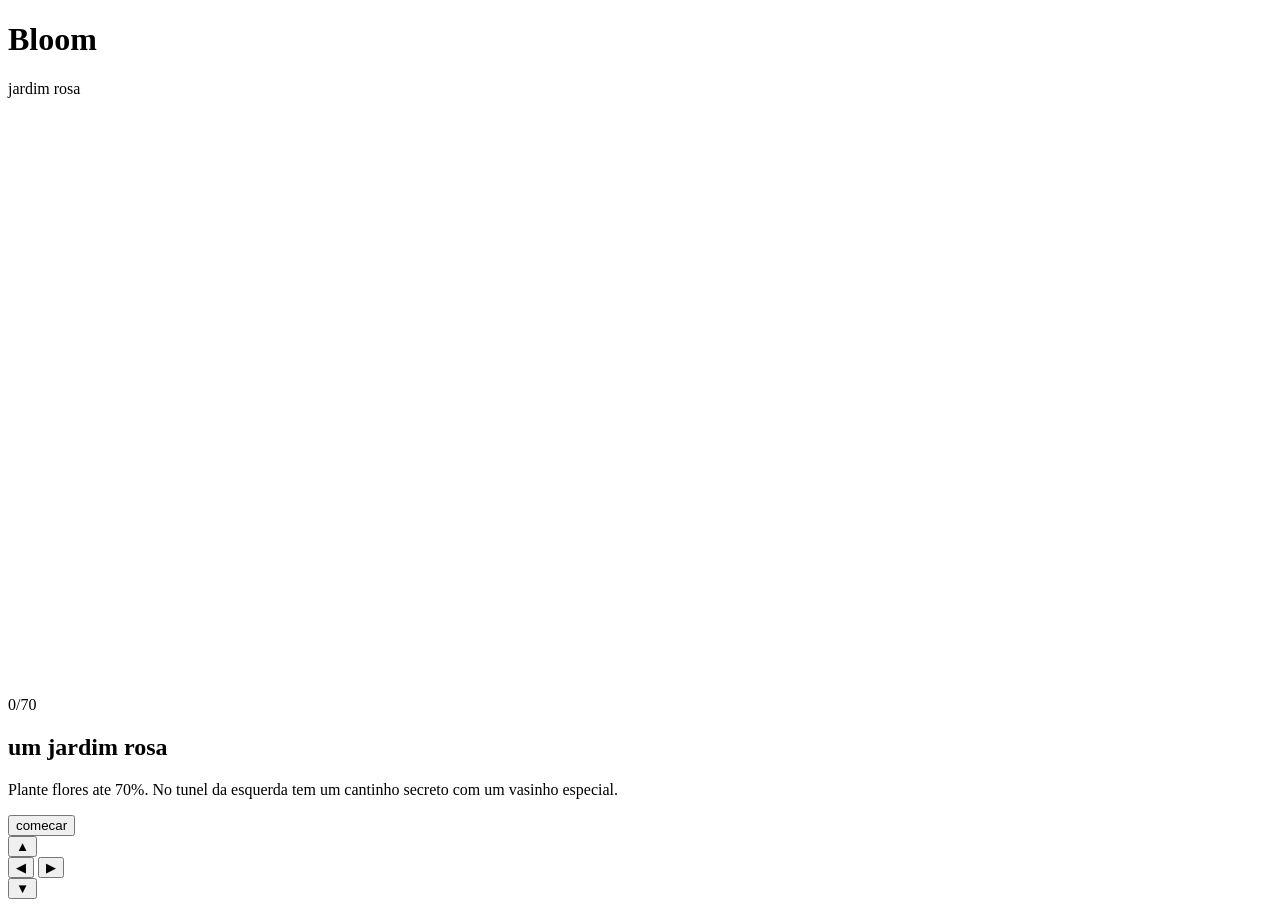
==== index.html @ e2b7c20c "Add files via upload" ====
<!DOCTYPE html>
<html lang="pt-BR">
<head>
  <meta charset="UTF-8" />
  <meta http-equiv="Content-Type" content="text/html; charset=UTF-8" />
  <meta name="viewport" content="width=device-width, initial-scale=1, maximum-scale=1, user-scalable=no, viewport-fit=cover" />
  <title>Bloom Maze</title>
  <link rel="preconnect" href="https://fonts.googleapis.com" />
  <link rel="preconnect" href="https://fonts.gstatic.com" crossorigin />
  <link href="https://fonts.googleapis.com/css2?family=Fraunces:opsz,wght@9..144,500;9..144,600&family=Outfit:wght@300;400;500&display=swap" rel="stylesheet" />
  <link rel="stylesheet" href="style.css" />
</head>
<body>
  <div class="app">
    <header class="top">
      <h1 class="brand">Bloom</h1>
      <p class="tagline" id="zone-label">jardim rosa</p>
    </header>

    <main class="stage">
      <canvas id="board" width="510" height="578" aria-label="Labirinto"></canvas>
      <div class="meter" aria-live="polite">
        <div class="meter-fill" id="meter"></div>
        <span id="pct">0/70</span>
      </div>

      <div id="overlay" class="overlay">
        <div class="card">
          <h2 id="overlay-title">um jardim rosa</h2>
          <p id="overlay-text">Plante flores ate 70%. No tunel da esquerda tem um cantinho secreto com um vasinho especial.</p>
          <button type="button" id="start-btn">comecar</button>
        </div>
      </div>
    </main>

    <nav class="pad" aria-label="Controles">
      <button type="button" data-dir="up" aria-label="Cima">&#9650;</button>
      <div class="pad-mid">
        <button type="button" data-dir="left" aria-label="Esquerda">&#9664;</button>
        <button type="button" data-dir="right" aria-label="Direita">&#9654;</button>
      </div>
      <button type="button" data-dir="down" aria-label="Baixo">&#9660;</button>
    </nav>
  </div>
  <script src="game.js"></script>
</body>
</html>
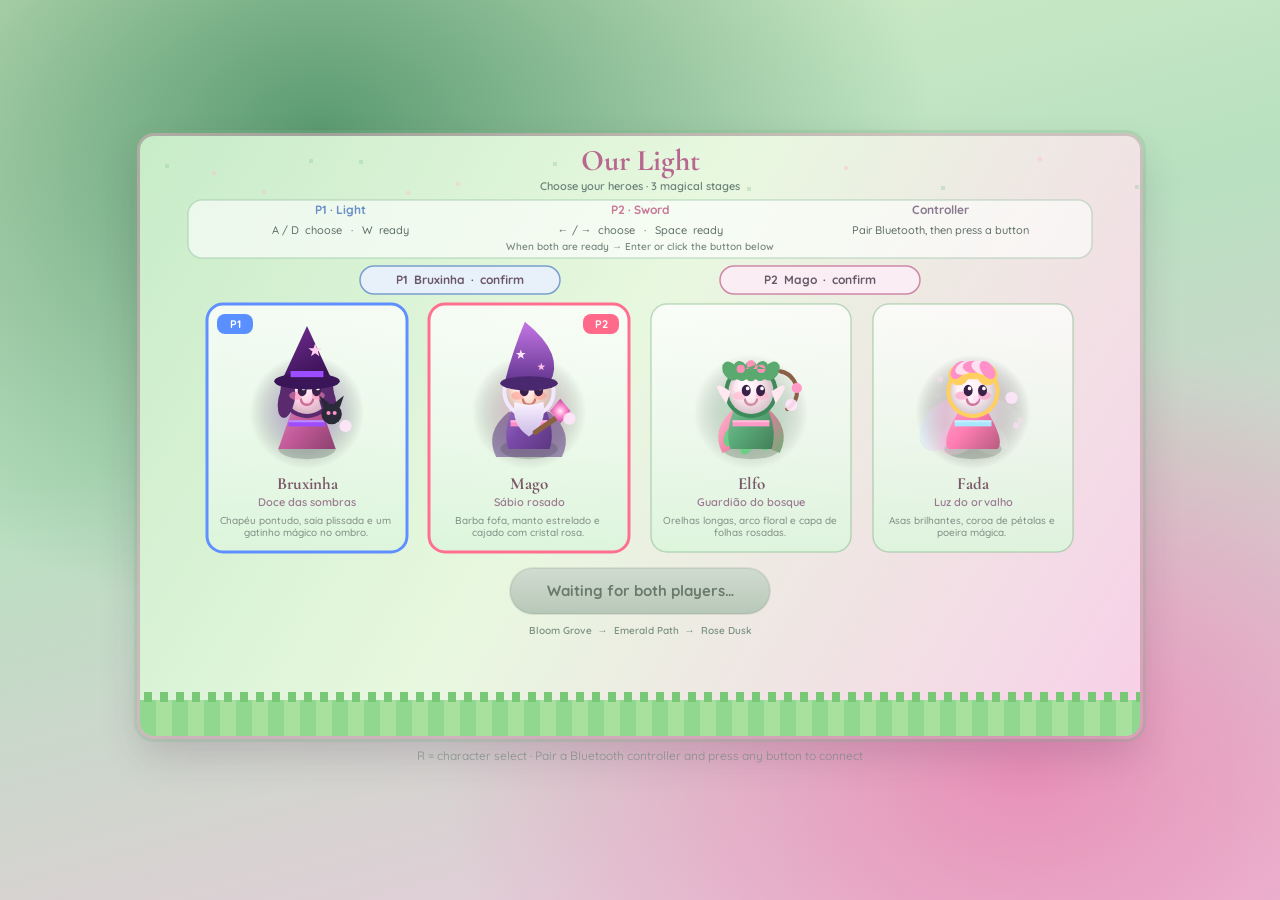
==== commit b0705f06: "Add files via upload" ====
--- a/index.html
+++ b/index.html
@@ -1,47 +1,2063 @@
 <!DOCTYPE html>
-<html lang="pt-BR">
+<html lang="en">
 <head>
   <meta charset="UTF-8" />
-  <meta http-equiv="Content-Type" content="text/html; charset=UTF-8" />
-  <meta name="viewport" content="width=device-width, initial-scale=1, maximum-scale=1, user-scalable=no, viewport-fit=cover" />
-  <title>Bloom Maze</title>
+  <meta name="viewport" content="width=device-width, initial-scale=1.0" />
+  <title>Our Light — Local Co-op</title>
   <link rel="preconnect" href="https://fonts.googleapis.com" />
   <link rel="preconnect" href="https://fonts.gstatic.com" crossorigin />
-  <link href="https://fonts.googleapis.com/css2?family=Fraunces:opsz,wght@9..144,500;9..144,600&family=Outfit:wght@300;400;500&display=swap" rel="stylesheet" />
-  <link rel="stylesheet" href="style.css" />
+  <link href="https://fonts.googleapis.com/css2?family=Quicksand:wght@400;600;700&family=Cormorant+Garamond:wght@600;700&display=swap" rel="stylesheet" />
+  <style>
+    * { margin: 0; padding: 0; box-sizing: border-box; }
+
+    body {
+      min-height: 100vh;
+      display: flex;
+      flex-direction: column;
+      align-items: center;
+      justify-content: center;
+      gap: 12px;
+      background:
+        radial-gradient(ellipse at 25% 15%, #5a9a70 0%, transparent 45%),
+        radial-gradient(ellipse at 80% 85%, #e890b8 0%, transparent 40%),
+        linear-gradient(165deg, #d8f0c8 0%, #b8e0c0 40%, #f0c8e0 100%);
+      font-family: "Quicksand", system-ui, sans-serif;
+      color: #4a3860;
+    }
+
+    h1 { display: none; }
+
+    .hint {
+      font-size: 0.75rem;
+      text-align: center;
+      max-width: 640px;
+      line-height: 1.4;
+      color: #7a8a82;
+      opacity: 0.85;
+      order: 2;
+    }
+
+    canvas {
+      display: block;
+      border-radius: 14px;
+      image-rendering: auto;
+      order: 1;
+      box-shadow:
+        0 0 0 3px rgba(255, 170, 210, 0.4),
+        0 0 0 6px rgba(120, 180, 130, 0.25),
+        0 18px 40px rgba(80, 40, 80, 0.2);
+    }
+  </style>
 </head>
 <body>
-  <div class="app">
-    <header class="top">
-      <h1 class="brand">Bloom</h1>
-      <p class="tagline" id="zone-label">jardim rosa</p>
-    </header>
-
-    <main class="stage">
-      <canvas id="board" width="510" height="578" aria-label="Labirinto"></canvas>
-      <div class="meter" aria-live="polite">
-        <div class="meter-fill" id="meter"></div>
-        <span id="pct">0/70</span>
-      </div>
-
-      <div id="overlay" class="overlay">
-        <div class="card">
-          <h2 id="overlay-title">um jardim rosa</h2>
-          <p id="overlay-text">Plante flores ate 70%. No tunel da esquerda tem um cantinho secreto com um vasinho especial.</p>
-          <button type="button" id="start-btn">comecar</button>
-        </div>
-      </div>
-    </main>
-
-    <nav class="pad" aria-label="Controles">
-      <button type="button" data-dir="up" aria-label="Cima">&#9650;</button>
-      <div class="pad-mid">
-        <button type="button" data-dir="left" aria-label="Esquerda">&#9664;</button>
-        <button type="button" data-dir="right" aria-label="Direita">&#9654;</button>
-      </div>
-      <button type="button" data-dir="down" aria-label="Baixo">&#9660;</button>
-    </nav>
-  </div>
-  <script src="game.js"></script>
+  <canvas id="game" width="1000" height="600" aria-label="Our Light"></canvas>
+  <p class="hint">R = character select · Pair a Bluetooth controller and press any button to connect</p>
+
+  <script>
+    /**
+     * ═══════════════════════════════════════════════════════════════════════
+     *  OUR LIGHT — soft-pixel co-op (split-screen)
+     *  3 stages · Gamepad/Bluetooth · pink + green forest life
+     * ═══════════════════════════════════════════════════════════════════════
+     */
+
+    const CANVAS_W = 1000;
+    const CANVAS_H = 600;
+    const VIEW_W = 500;
+    const VIEW_H = 600;
+    const PLAYER_RADIUS = 16;
+    const ENEMY_RADIUS = 15;
+    const LIGHT_RANGE = 230;
+    const LIGHT_FOV = Math.PI / 2.6;
+    const SWORD_RANGE = 52;
+    const SWORD_DURATION = 0.2;
+    const SHARED_MAX_HP = 100;
+    const ENEMY_DAMAGE = 10;
+    const ENEMY_TOUCH_COOLDOWN = 0.85;
+    const DEADZONE = 0.28;
+
+    // ── 3 stages (same maze layout, different living palette) ───────────────
+    const STAGES = [
+      {
+        id: 1,
+        name: "Bloom Grove",
+        subtitle: "Petals & spring moss",
+        floor: ["#c8ecc0", "#b4e0a8", "#9ed090"],
+        grass: ["#7ecf78", "#68b868", "#a8e890"],
+        wallLit: ["#8fd48a", "#6ebe68", "#52a850"],
+        wallDim: ["#6aaa78", "#589868", "#487858"],
+        trunk: ["#a87858", "#8a6048", "#6e4a38"],
+        canopy: ["#6ecf80", "#90e0a0", "#ffb0d0", "#ffe0f0"],
+        flowers: ["#ff90c0", "#ffb8d8", "#fff0a0", "#90e8b0", "#e8a0ff"],
+        mist: "rgba(180, 230, 170, 0.35)",
+        fog: "#2a4838",
+        ambient: "#e8f8e0",
+        particle: "rgba(255, 200, 230, 0.7)",
+      },
+      {
+        id: 2,
+        name: "Emerald Path",
+        subtitle: "Deep green heart of the woods",
+        floor: ["#98d888", "#7ec878", "#68b868"],
+        grass: ["#50b060", "#3a9850", "#78d070"],
+        wallLit: ["#58b868", "#40a058", "#2e8848"],
+        wallDim: ["#3a8060", "#307050", "#285848"],
+        trunk: ["#785840", "#5e4430", "#4a3428"],
+        canopy: ["#40a858", "#58c070", "#88e098", "#c0f0c8"],
+        flowers: ["#ffe080", "#ff90b0", "#a0ffc0", "#90d0ff", "#ffc090"],
+        mist: "rgba(120, 200, 140, 0.4)",
+        fog: "#1e4030",
+        ambient: "#d0f0c8",
+        particle: "rgba(180, 255, 200, 0.65)",
+      },
+      {
+        id: 3,
+        name: "Rose Dusk",
+        subtitle: "Sunset meadow, soft pink light",
+        floor: ["#e8d0b8", "#d8e8b0", "#c8d898"],
+        grass: ["#a8c870", "#90b860", "#e8a0b8"],
+        wallLit: ["#d898b0", "#b88098", "#88b878"],
+        wallDim: ["#887868", "#6e6858", "#586850"],
+        trunk: ["#906050", "#784838", "#603828"],
+        canopy: ["#e890b8", "#f0b0d0", "#70c080", "#ffe8c0"],
+        flowers: ["#ff70b0", "#ffd0e8", "#ffe8a0", "#c090ff", "#90e8c0"],
+        mist: "rgba(255, 180, 210, 0.4)",
+        fog: "#403040",
+        ambient: "#f8e8f0",
+        particle: "rgba(255, 160, 200, 0.75)",
+      },
+    ];
+
+    const CHARACTERS = {
+      bruxinha: {
+        id: "bruxinha", name: "Bruxinha", title: "Doce das sombras",
+        blurb: "Chapéu pontudo, saia plissada e um gatinho mágico no ombro.",
+        skin: "#ffd4e8", blush: "#ff8ab8", hair: "#5a2a6e",
+        outfit: "#c45a9a", accent: "#9b4dff", glow: "rgba(180, 100, 255, 0.55)",
+      },
+      mago: {
+        id: "mago", name: "Mago", title: "Sábio rosado",
+        blurb: "Barba fofa, manto estrelado e cajado com cristal rosa.",
+        skin: "#ffe0d4", blush: "#ff9a8a", hair: "#f0e8ff",
+        outfit: "#7a4aaa", accent: "#ff8ec8", glow: "rgba(255, 140, 200, 0.5)",
+      },
+      elfo: {
+        id: "elfo", name: "Elfo", title: "Guardião do bosque",
+        blurb: "Orelhas longas, arco floral e capa de folhas rosadas.",
+        skin: "#ffe8f0", blush: "#ffb0c8", hair: "#3d8a5a",
+        outfit: "#5aaa78", accent: "#ff9ac8", glow: "rgba(120, 220, 160, 0.45)",
+      },
+      fada: {
+        id: "fada", name: "Fada", title: "Luz do orvalho",
+        blurb: "Asas brilhantes, coroa de pétalas e poeira mágica.",
+        skin: "#fff0f8", blush: "#ff90c0", hair: "#ffd060",
+        outfit: "#ff7eb3", accent: "#a8e8ff", glow: "rgba(255, 200, 240, 0.65)",
+      },
+    };
+    const CHAR_ORDER = ["bruxinha", "mago", "elfo", "fada"];
+
+    // ── História de abertura (Raizancião) ───────────────────────────────────
+    const STORY = {
+      name: "Raizancião",
+      title: "o Gigante das Raízes Antigas",
+      pages: [
+        "Ouçam bem, viajantes… Eu sou o Raizancião. Há mil invernos, abriguei esta floresta no meu peito de pedra, musgo e memória.",
+        "Outrora, pétalas e luz dançavam entre as árvores. Mas a Sombra Cheia despertou — e fantasmas de capa roubaram o brilho dos bosques.",
+        "Hoje, só quem carrega uma lanterna enxerga o caminho. E só quem empunha coragem pode ferir o que a escuridão esconde.",
+        "Dois corações devem caminhar juntos: um para revelar, outro para proteger. Esse é o preço da luz — confiar quando um não vê o que o outro vê.",
+        "Três bosques ainda clamam por socorro: o Jardim em Flor, a Trilha Esmeralda e o Crepúsculo Rosado. Derrotem os cinco fantasmas de cada um.",
+        "Vocês já escolheram seu caminho. Agora entrem na floresta, acendam nossa esperança… e que a nossa luz nunca se apague.",
+      ],
+    };
+
+    const clamp = (v, a, b) => Math.max(a, Math.min(b, v));
+    const dist = (ax, ay, bx, by) => Math.hypot(bx - ax, by - ay);
+    const pix = (v) => Math.round(v); // soft-pixel snap
+
+    function pointInLightCone(px, py, ox, oy, angle, range, fov) {
+      const dx = px - ox, dy = py - oy, d = Math.hypot(dx, dy);
+      if (d > range) return false;
+      if (d < 0.001) return true;
+      let diff = Math.atan2(dy, dx) - angle;
+      while (diff > Math.PI) diff -= Math.PI * 2;
+      while (diff < -Math.PI) diff += Math.PI * 2;
+      return Math.abs(diff) <= fov / 2;
+    }
+
+    function rectHitsLightCone(rect, ox, oy, angle, range, fov) {
+      const s = [
+        [rect.x + rect.w / 2, rect.y + rect.h / 2],
+        [rect.x, rect.y], [rect.x + rect.w, rect.y],
+        [rect.x, rect.y + rect.h], [rect.x + rect.w, rect.y + rect.h],
+        [rect.x + rect.w / 2, rect.y], [rect.x + rect.w / 2, rect.y + rect.h],
+        [rect.x, rect.y + rect.h / 2], [rect.x + rect.w, rect.y + rect.h / 2],
+      ];
+      return s.some(([x, y]) => pointInLightCone(x, y, ox, oy, angle, range, fov));
+    }
+
+    function circleHitsLightCone(cx, cy, r, ox, oy, angle, range, fov) {
+      if (pointInLightCone(cx, cy, ox, oy, angle, range, fov)) return true;
+      for (let i = 0; i < 10; i++) {
+        const a = (i / 10) * Math.PI * 2;
+        if (pointInLightCone(cx + Math.cos(a) * r, cy + Math.sin(a) * r, ox, oy, angle, range, fov)) return true;
+      }
+      return false;
+    }
+
+    function roundRect(ctx, x, y, w, h, r) {
+      const rr = Math.min(r, w / 2, h / 2);
+      ctx.beginPath();
+      ctx.moveTo(x + rr, y);
+      ctx.arcTo(x + w, y, x + w, y + h, rr);
+      ctx.arcTo(x + w, y + h, x, y + h, rr);
+      ctx.arcTo(x, y + h, x, y, rr);
+      ctx.arcTo(x, y, x + w, y, rr);
+      ctx.closePath();
+    }
+
+    function axisDead(v) {
+      return Math.abs(v) < DEADZONE ? 0 : v;
+    }
+
+    // ═══════════════════════════════════════════════════════════════════════
+    //  CharacterArt (unchanged look — soft shading + accessories)
+    // ═══════════════════════════════════════════════════════════════════════
+    const CharacterArt = {
+      draw(ctx, charId, x, y, scale, facing, time, attacking, attackProgress) {
+        const c = CHARACTERS[charId];
+        ctx.save();
+        ctx.translate(x, y);
+        ctx.scale(scale, scale);
+
+        ctx.beginPath();
+        ctx.ellipse(0, 18, 14, 5, 0, 0, Math.PI * 2);
+        ctx.fillStyle = "rgba(40, 60, 40, 0.22)";
+        ctx.fill();
+
+        const aura = ctx.createRadialGradient(0, 0, 2, 0, 0, 28);
+        aura.addColorStop(0, c.glow);
+        aura.addColorStop(1, "rgba(0,0,0,0)");
+        ctx.fillStyle = aura;
+        ctx.beginPath();
+        ctx.arc(0, 0, 28, 0, Math.PI * 2);
+        ctx.fill();
+
+        if (charId === "fada") this._fairyWings(ctx, time);
+        if (charId === "elfo") this._elfCape(ctx);
+        if (charId === "mago") this._mageRobeBack(ctx);
+
+        this._body(ctx, c, charId);
+        this._head(ctx, c, charId, facing);
+
+        if (charId === "bruxinha") this._witchExtras(ctx, c, time);
+        if (charId === "mago") this._mageExtras(ctx, c, facing);
+        if (charId === "elfo") this._elfExtras(ctx, c, facing);
+        if (charId === "fada") this._fairyExtras(ctx, c, time);
+
+        ctx.beginPath();
+        ctx.arc(Math.cos(facing) * 20, Math.sin(facing) * 20, 3, 0, Math.PI * 2);
+        ctx.fillStyle = "rgba(255, 230, 250, 0.9)";
+        ctx.fill();
+
+        if (attacking) {
+          const p = attackProgress || 0;
+          const sweep = Math.PI * 0.95;
+          const start = facing - sweep / 2 + p * 0.25;
+          const end = start + sweep * Math.min(1, p * 1.35);
+          ctx.beginPath();
+          ctx.arc(0, 0, 30, start, end);
+          ctx.strokeStyle = `rgba(255, 180, 220, ${0.95 - p * 0.55})`;
+          ctx.lineWidth = 5;
+          ctx.lineCap = "round";
+          ctx.stroke();
+          ctx.beginPath();
+          ctx.moveTo(0, 0);
+          ctx.arc(0, 0, 26, start, end);
+          ctx.closePath();
+          ctx.fillStyle = `rgba(255, 140, 200, ${0.28 * (1 - p)})`;
+          ctx.fill();
+        }
+        ctx.restore();
+      },
+
+      _body(ctx, c, charId) {
+        const bodyGrad = ctx.createLinearGradient(-12, -4, 12, 16);
+        bodyGrad.addColorStop(0, this._lighten(c.outfit, 0.25));
+        bodyGrad.addColorStop(0.45, c.outfit);
+        bodyGrad.addColorStop(1, this._darken(c.outfit, 0.25));
+        ctx.beginPath();
+        if (charId === "fada") {
+          ctx.moveTo(-6, -2); ctx.quadraticCurveTo(-16, 14, -12, 18);
+          ctx.lineTo(12, 18); ctx.quadraticCurveTo(16, 14, 6, -2);
+        } else if (charId === "bruxinha") {
+          ctx.moveTo(-7, -2); ctx.lineTo(-14, 18); ctx.lineTo(14, 18); ctx.lineTo(7, -2);
+        } else {
+          ctx.moveTo(-8, -2); ctx.quadraticCurveTo(-13, 10, -10, 18);
+          ctx.lineTo(10, 18); ctx.quadraticCurveTo(13, 10, 8, -2);
+        }
+        ctx.closePath();
+        ctx.fillStyle = bodyGrad;
+        ctx.fill();
+        ctx.fillStyle = c.accent;
+        ctx.fillRect(-9, 4, 18, 3);
+        ctx.fillStyle = "rgba(255,255,255,0.35)";
+        ctx.fillRect(-9, 4, 18, 1);
+      },
+
+      _head(ctx, c, charId, facing) {
+        ctx.beginPath();
+        ctx.arc(0, -10, 13, 0, Math.PI * 2);
+        ctx.fillStyle = c.hair;
+        ctx.fill();
+
+        const headGrad = ctx.createRadialGradient(-3, -13, 2, 0, -10, 12);
+        headGrad.addColorStop(0, "#fff8fc");
+        headGrad.addColorStop(0.4, c.skin);
+        headGrad.addColorStop(1, this._darken(c.skin, 0.18));
+        ctx.beginPath();
+        ctx.arc(0, -10, 11, 0, Math.PI * 2);
+        ctx.fillStyle = headGrad;
+        ctx.fill();
+
+        if (charId === "elfo") {
+          ctx.fillStyle = c.skin;
+          ctx.beginPath();
+          ctx.moveTo(-10, -10); ctx.quadraticCurveTo(-22, -18, -12, -4); ctx.closePath(); ctx.fill();
+          ctx.beginPath();
+          ctx.moveTo(10, -10); ctx.quadraticCurveTo(22, -18, 12, -4); ctx.closePath(); ctx.fill();
+        }
+
+        ctx.fillStyle = c.hair;
+        ctx.beginPath();
+        ctx.ellipse(0, -16, 11, 6, 0, Math.PI, Math.PI * 2);
+        ctx.fill();
+        if (charId === "bruxinha") {
+          ctx.beginPath();
+          ctx.ellipse(-10, -6, 4, 9, 0.2, 0, Math.PI * 2);
+          ctx.ellipse(10, -6, 4, 9, -0.2, 0, Math.PI * 2);
+          ctx.fill();
+        }
+        if (charId === "fada") {
+          ctx.beginPath();
+          ctx.arc(-7, -18, 5, 0, Math.PI * 2);
+          ctx.arc(7, -18, 5, 0, Math.PI * 2);
+          ctx.fill();
+        }
+
+        ctx.fillStyle = c.blush;
+        ctx.globalAlpha = 0.55;
+        ctx.beginPath();
+        ctx.ellipse(-5.5, -8, 3.2, 2, 0, 0, Math.PI * 2);
+        ctx.ellipse(5.5, -8, 3.2, 2, 0, 0, Math.PI * 2);
+        ctx.fill();
+        ctx.globalAlpha = 1;
+
+        const lookX = Math.cos(facing) * 1.2;
+        ctx.fillStyle = "#3a2048";
+        ctx.beginPath();
+        ctx.ellipse(-3.5 + lookX, -10.5, 2.2, 2.8, 0, 0, Math.PI * 2);
+        ctx.ellipse(3.5 + lookX, -10.5, 2.2, 2.8, 0, 0, Math.PI * 2);
+        ctx.fill();
+        ctx.fillStyle = "#fff";
+        ctx.beginPath();
+        ctx.arc(-2.8 + lookX, -11.5, 0.9, 0, Math.PI * 2);
+        ctx.arc(4.2 + lookX, -11.5, 0.9, 0, Math.PI * 2);
+        ctx.fill();
+
+        ctx.strokeStyle = this._darken(c.blush, 0.2);
+        ctx.lineWidth = 1.2;
+        ctx.lineCap = "round";
+        ctx.beginPath();
+        ctx.arc(0, -6.5, 3, 0.15, Math.PI - 0.15);
+        ctx.stroke();
+
+        if (charId === "mago") {
+          const beard = ctx.createLinearGradient(0, -4, 0, 10);
+          beard.addColorStop(0, "#f8f0ff");
+          beard.addColorStop(1, "#d0c0e8");
+          ctx.fillStyle = beard;
+          ctx.beginPath();
+          ctx.moveTo(-7, -5);
+          ctx.quadraticCurveTo(-9, 6, 0, 12);
+          ctx.quadraticCurveTo(9, 6, 7, -5);
+          ctx.quadraticCurveTo(0, -2, -7, -5);
+          ctx.fill();
+        }
+      },
+
+      _witchExtras(ctx, c, time) {
+        const hat = ctx.createLinearGradient(-8, -40, 8, -8);
+        hat.addColorStop(0, "#6b2a8a"); hat.addColorStop(0.5, "#4a1a68"); hat.addColorStop(1, "#2a0a40");
+        ctx.fillStyle = hat;
+        ctx.beginPath();
+        ctx.moveTo(0, -42); ctx.lineTo(12, -16); ctx.lineTo(-12, -16); ctx.closePath();
+        ctx.fill();
+        ctx.beginPath();
+        ctx.ellipse(0, -15, 16, 4, 0, 0, Math.PI * 2);
+        ctx.fillStyle = "#3a1558";
+        ctx.fill();
+        ctx.fillStyle = c.accent;
+        ctx.fillRect(-8, -20, 16, 3);
+        this._star(ctx, 4, -30, 3.5, "#ffd0f0");
+
+        const bob = Math.sin(time * 3) * 1.2;
+        ctx.save();
+        ctx.translate(12, 2 + bob);
+        ctx.fillStyle = "#2a2a38";
+        ctx.beginPath(); ctx.arc(0, 0, 5, 0, Math.PI * 2); ctx.fill();
+        ctx.beginPath();
+        ctx.moveTo(-4, -3); ctx.lineTo(-6, -9); ctx.lineTo(-1, -5);
+        ctx.moveTo(4, -3); ctx.lineTo(6, -9); ctx.lineTo(1, -5);
+        ctx.fill();
+        ctx.fillStyle = "#ff90c8";
+        ctx.beginPath();
+        ctx.arc(-1.5, -0.5, 1, 0, Math.PI * 2);
+        ctx.arc(1.5, -0.5, 1, 0, Math.PI * 2);
+        ctx.fill();
+        ctx.restore();
+      },
+
+      _mageRobeBack(ctx) {
+        ctx.fillStyle = "rgba(80, 40, 120, 0.5)";
+        ctx.beginPath();
+        ctx.moveTo(-10, 0);
+        ctx.quadraticCurveTo(-22, 10, -16, 22);
+        ctx.lineTo(16, 22);
+        ctx.quadraticCurveTo(22, 10, 10, 0);
+        ctx.fill();
+      },
+
+      _mageExtras(ctx, c, facing) {
+        const hat = ctx.createLinearGradient(0, -45, 0, -12);
+        hat.addColorStop(0, "#c878e8"); hat.addColorStop(1, "#5a3088");
+        ctx.fillStyle = hat;
+        ctx.beginPath();
+        ctx.moveTo(-2, -44);
+        ctx.quadraticCurveTo(18, -28, 10, -14);
+        ctx.lineTo(-12, -14);
+        ctx.quadraticCurveTo(-8, -30, -2, -44);
+        ctx.fill();
+        ctx.beginPath();
+        ctx.ellipse(0, -14, 14, 3.5, 0, 0, Math.PI * 2);
+        ctx.fillStyle = "#4a2870";
+        ctx.fill();
+        this._star(ctx, -4, -28, 2.5, "#ffe8ff");
+        this._star(ctx, 6, -22, 2, "#ffc0e8");
+
+        const sx = Math.cos(facing + 0.4) * 18;
+        const sy = Math.sin(facing + 0.4) * 18;
+        ctx.strokeStyle = "#8a6040";
+        ctx.lineWidth = 2.5;
+        ctx.lineCap = "round";
+        ctx.beginPath();
+        ctx.moveTo(sx * 0.2, sy * 0.2 + 8);
+        ctx.lineTo(sx, sy - 8);
+        ctx.stroke();
+        const cg = ctx.createRadialGradient(sx, sy - 10, 0, sx, sy - 10, 6);
+        cg.addColorStop(0, "#fff0ff"); cg.addColorStop(0.4, "#ff90d0"); cg.addColorStop(1, "#c040a0");
+        ctx.fillStyle = cg;
+        ctx.beginPath();
+        ctx.moveTo(sx, sy - 16); ctx.lineTo(sx + 5, sy - 10);
+        ctx.lineTo(sx, sy - 4); ctx.lineTo(sx - 5, sy - 10);
+        ctx.closePath();
+        ctx.fill();
+      },
+
+      _elfCape(ctx) {
+        const cape = ctx.createLinearGradient(-14, 0, 14, 20);
+        cape.addColorStop(0, "#ffb0c8"); cape.addColorStop(0.5, "#e878a0"); cape.addColorStop(1, "#7aaa78");
+        ctx.fillStyle = cape;
+        ctx.beginPath();
+        ctx.moveTo(-8, -2);
+        ctx.quadraticCurveTo(-20, 8, -14, 20);
+        ctx.lineTo(0, 14);
+        ctx.lineTo(14, 20);
+        ctx.quadraticCurveTo(20, 8, 8, -2);
+        ctx.fill();
+        ctx.fillStyle = "#6ecf88";
+        for (const [lx, ly] of [[-10, 12], [8, 14], [-2, 16]]) {
+          ctx.beginPath();
+          ctx.ellipse(lx, ly, 3, 5, 0.4, 0, Math.PI * 2);
+          ctx.fill();
+        }
+      },
+
+      _elfExtras(ctx, c, facing) {
+        ctx.fillStyle = "#5aaa70";
+        for (let i = -2; i <= 2; i++) {
+          ctx.beginPath();
+          ctx.ellipse(i * 5, -20, 3.5, 5, i * 0.3, 0, Math.PI * 2);
+          ctx.fill();
+        }
+        ctx.fillStyle = "#ff90b8";
+        ctx.beginPath();
+        ctx.arc(-5, -21, 2, 0, Math.PI * 2);
+        ctx.arc(5, -21, 2, 0, Math.PI * 2);
+        ctx.arc(0, -23, 2.2, 0, Math.PI * 2);
+        ctx.fill();
+        const ax = Math.cos(facing - 0.5) * 16;
+        const ay = Math.sin(facing - 0.5) * 16;
+        ctx.strokeStyle = "#8a6048";
+        ctx.lineWidth = 2;
+        ctx.beginPath();
+        ctx.arc(ax, ay, 10, facing - 1.2, facing + 1.2);
+        ctx.stroke();
+        ctx.fillStyle = c.accent;
+        ctx.beginPath();
+        ctx.arc(ax + Math.cos(facing) * 10, ay + Math.sin(facing) * 10, 2.5, 0, Math.PI * 2);
+        ctx.fill();
+      },
+
+      _fairyWings(ctx, time) {
+        const flap = Math.sin(time * 8) * 0.25;
+        ctx.save();
+        ctx.globalAlpha = 0.55;
+        const wg = ctx.createLinearGradient(-28, -10, -4, 8);
+        wg.addColorStop(0, "rgba(200, 240, 255, 0.9)");
+        wg.addColorStop(0.5, "rgba(255, 180, 230, 0.7)");
+        wg.addColorStop(1, "rgba(255, 255, 255, 0.2)");
+        ctx.save(); ctx.rotate(-0.4 + flap);
+        ctx.fillStyle = wg;
+        ctx.beginPath(); ctx.ellipse(-16, -4, 14, 9, -0.3, 0, Math.PI * 2); ctx.fill();
+        ctx.beginPath(); ctx.ellipse(-14, 6, 10, 7, 0.2, 0, Math.PI * 2); ctx.fill();
+        ctx.restore();
+        ctx.save(); ctx.rotate(0.4 - flap);
+        ctx.fillStyle = wg;
+        ctx.beginPath(); ctx.ellipse(16, -4, 14, 9, 0.3, 0, Math.PI * 2); ctx.fill();
+        ctx.beginPath(); ctx.ellipse(14, 6, 10, 7, -0.2, 0, Math.PI * 2); ctx.fill();
+        ctx.restore();
+        ctx.restore();
+      },
+
+      _fairyExtras(ctx, c, time) {
+        for (let i = 0; i < 5; i++) {
+          const a = -Math.PI / 2 + (i - 2) * 0.45;
+          ctx.fillStyle = i % 2 === 0 ? "#ff90c8" : "#ffe0f0";
+          ctx.beginPath();
+          ctx.ellipse(Math.cos(a) * 9, -18 + Math.sin(a) * 4, 3, 5, a, 0, Math.PI * 2);
+          ctx.fill();
+        }
+        for (let i = 0; i < 6; i++) {
+          const px = Math.cos(time * 2 + i) * (18 + i * 2);
+          const py = Math.sin(time * 2.5 + i * 1.3) * 12 - 4;
+          ctx.fillStyle = `rgba(255, 220, 250, ${0.4 + 0.4 * Math.sin(time * 4 + i)})`;
+          ctx.beginPath();
+          ctx.arc(px, py, 1.5, 0, Math.PI * 2);
+          ctx.fill();
+        }
+      },
+
+      _star(ctx, x, y, r, color) {
+        ctx.fillStyle = color;
+        ctx.beginPath();
+        for (let i = 0; i < 5; i++) {
+          const a = -Math.PI / 2 + (i * Math.PI * 2) / 5;
+          const a2 = a + Math.PI / 5;
+          if (i === 0) ctx.moveTo(x + Math.cos(a) * r, y + Math.sin(a) * r);
+          else ctx.lineTo(x + Math.cos(a) * r, y + Math.sin(a) * r);
+          ctx.lineTo(x + Math.cos(a2) * r * 0.4, y + Math.sin(a2) * r * 0.4);
+        }
+        ctx.closePath();
+        ctx.fill();
+      },
+
+      _lighten(hex, amt) { return this._mix(hex, "#ffffff", amt); },
+      _darken(hex, amt) { return this._mix(hex, "#000000", amt); },
+      _mix(a, b, t) {
+        const pa = this._parse(a), pb = this._parse(b);
+        return `rgb(${Math.round(pa.r+(pb.r-pa.r)*t)},${Math.round(pa.g+(pb.g-pa.g)*t)},${Math.round(pa.b+(pb.b-pa.b)*t)})`;
+      },
+      _parse(hex) {
+        const h = hex.replace("#", "");
+        return { r: parseInt(h.slice(0,2),16), g: parseInt(h.slice(2,4),16), b: parseInt(h.slice(4,6),16) };
+      },
+    };
+
+    // ═══════════════════════════════════════════════════════════════════════
+    //  Raizancião — gigante ancião narrador
+    // ═══════════════════════════════════════════════════════════════════════
+    const StorytellerArt = {
+      /** Gigante ancião amigável — estilo dos heróis, sentado no toco */
+      draw(ctx, x, y, scale, time) {
+        ctx.save();
+        ctx.translate(x, y);
+        ctx.scale(scale, scale);
+
+        const bob = Math.sin(time * 1.1) * 1.5;
+
+        // Sombra
+        ctx.fillStyle = "rgba(50, 70, 50, 0.18)";
+        ctx.beginPath();
+        ctx.ellipse(0, 88, 55, 12, 0, 0, Math.PI * 2);
+        ctx.fill();
+
+        // Toco de árvore (assento)
+        ctx.fillStyle = "#7a5848";
+        ctx.fillRect(-50, 55, 100, 28);
+        ctx.fillStyle = "#9a7060";
+        ctx.fillRect(-50, 55, 100, 8);
+        ctx.fillStyle = "#5a4038";
+        ctx.fillRect(-42, 70, 84, 14);
+
+        // Manto verde musgo (corpo arredondado)
+        const robe = ctx.createLinearGradient(-40, 10, 40, 70);
+        robe.addColorStop(0, "#98d8a0");
+        robe.addColorStop(0.5, "#68b878");
+        robe.addColorStop(1, "#489858");
+        ctx.fillStyle = robe;
+        ctx.beginPath();
+        ctx.moveTo(-38, 20);
+        ctx.quadraticCurveTo(-48, 50, -35, 68);
+        ctx.lineTo(35, 68);
+        ctx.quadraticCurveTo(48, 50, 38, 20);
+        ctx.closePath();
+        ctx.fill();
+
+        // Braços grossos e fofos
+        ctx.fillStyle = "#78c088";
+        ctx.beginPath();
+        ctx.ellipse(-42, 38, 14, 20, 0.4, 0, Math.PI * 2);
+        ctx.ellipse(42, 38, 14, 20, -0.4, 0, Math.PI * 2);
+        ctx.fill();
+
+        // Mãos
+        ctx.fillStyle = "#ffd8e8";
+        ctx.beginPath();
+        ctx.arc(-48, 52 + bob * 0.2, 9, 0, Math.PI * 2);
+        ctx.arc(48, 52 + bob * 0.2, 9, 0, Math.PI * 2);
+        ctx.fill();
+
+        // Orbe de luz nas mãos
+        const orb = ctx.createRadialGradient(0, 48, 2, 0, 48, 22);
+        orb.addColorStop(0, "rgba(255, 255, 220, 0.95)");
+        orb.addColorStop(0.5, "rgba(255, 200, 140, 0.6)");
+        orb.addColorStop(1, "rgba(255, 160, 200, 0)");
+        ctx.fillStyle = orb;
+        ctx.beginPath();
+        ctx.arc(0, 48 + bob * 0.2, 20 + Math.sin(time * 2) * 2, 0, Math.PI * 2);
+        ctx.fill();
+
+        // Cabeça grande e redonda
+        const headGrad = ctx.createRadialGradient(-6, -28, 4, 0, -22, 32);
+        headGrad.addColorStop(0, "#fff4f8");
+        headGrad.addColorStop(0.5, "#ffd0e0");
+        headGrad.addColorStop(1, "#e8a8c0");
+        ctx.fillStyle = headGrad;
+        ctx.beginPath();
+        ctx.arc(0, -22 + bob * 0.3, 30, 0, Math.PI * 2);
+        ctx.fill();
+
+        // Coroa de folhas e flores
+        for (let i = -2; i <= 2; i++) {
+          ctx.fillStyle = i % 2 === 0 ? "#90e0a0" : "#ffb0d0";
+          ctx.beginPath();
+          ctx.ellipse(i * 11, -48 + bob * 0.3, 5, 7, i * 0.2, 0, Math.PI * 2);
+          ctx.fill();
+        }
+
+        // Cabelo prateado nas laterais
+        ctx.fillStyle = "#d8d0e8";
+        ctx.beginPath();
+        ctx.ellipse(-28, -18 + bob * 0.3, 8, 14, 0.2, 0, Math.PI * 2);
+        ctx.ellipse(28, -18 + bob * 0.3, 8, 14, -0.2, 0, Math.PI * 2);
+        ctx.fill();
+
+        // Sobrancelhas fofas
+        ctx.strokeStyle = "#a08098";
+        ctx.lineWidth = 2.5;
+        ctx.lineCap = "round";
+        ctx.beginPath();
+        ctx.moveTo(-14, -30 + bob * 0.3);
+        ctx.quadraticCurveTo(-7, -34, 0, -30);
+        ctx.moveTo(0, -30 + bob * 0.3);
+        ctx.quadraticCurveTo(7, -34, 14, -30);
+        ctx.stroke();
+
+        // Olhos bondosos
+        ctx.fillStyle = "#4a3058";
+        ctx.beginPath();
+        ctx.arc(-10, -24 + bob * 0.3, 3.5, 0, Math.PI * 2);
+        ctx.arc(10, -24 + bob * 0.3, 3.5, 0, Math.PI * 2);
+        ctx.fill();
+        ctx.fillStyle = "#fff";
+        ctx.beginPath();
+        ctx.arc(-8.5, -25.5 + bob * 0.3, 1.2, 0, Math.PI * 2);
+        ctx.arc(11.5, -25.5 + bob * 0.3, 1.2, 0, Math.PI * 2);
+        ctx.fill();
+
+        // Bochechas rosadas
+        ctx.fillStyle = "rgba(255, 140, 180, 0.45)";
+        ctx.beginPath();
+        ctx.ellipse(-16, -16 + bob * 0.3, 6, 4, 0, 0, Math.PI * 2);
+        ctx.ellipse(16, -16 + bob * 0.3, 6, 4, 0, 0, Math.PI * 2);
+        ctx.fill();
+
+        // Narizinho
+        ctx.fillStyle = "#e8a0b8";
+        ctx.beginPath();
+        ctx.arc(0, -18 + bob * 0.3, 3, 0, Math.PI * 2);
+        ctx.fill();
+
+        // Sorriso gentil
+        ctx.strokeStyle = "#b07088";
+        ctx.lineWidth = 2;
+        ctx.beginPath();
+        ctx.arc(0, -12 + bob * 0.3, 8, 0.2, Math.PI - 0.2);
+        ctx.stroke();
+
+        // Barba longa e fofa (branca com rosa)
+        const beard = ctx.createLinearGradient(0, -8, 0, 42);
+        beard.addColorStop(0, "#f8f0ff");
+        beard.addColorStop(0.4, "#e8d8f0");
+        beard.addColorStop(1, "#c8b0d8");
+        ctx.fillStyle = beard;
+        ctx.beginPath();
+        ctx.moveTo(-18, -8 + bob * 0.2);
+        ctx.quadraticCurveTo(-24, 18, -10, 38 + bob);
+        ctx.quadraticCurveTo(0, 44 + bob, 10, 38 + bob);
+        ctx.quadraticCurveTo(24, 18, 18, -8 + bob * 0.2);
+        ctx.quadraticCurveTo(0, 0, -18, -8);
+        ctx.fill();
+
+        ctx.restore();
+      },
+    };
+
+    // ═══════════════════════════════════════════════════════════════════════
+    //  GameMap — living soft-pixel forest
+    // ═══════════════════════════════════════════════════════════════════════
+    class GameMap {
+      constructor(stageIndex) {
+        this.stageIndex = stageIndex;
+        this.theme = STAGES[stageIndex];
+        this.walls = [];
+        this.trees = [];
+        this.flowers = [];
+        this.bushes = [];
+        this.fireflies = [];
+        this.worldW = 1680;
+        this.worldH = 1260;
+        this._build();
+      }
+
+      _build() {
+        const W = this.worldW, H = this.worldH, T = 48;
+        this.walls.push(
+          { x: 0, y: 0, w: W, h: T, revelado: false },
+          { x: 0, y: H - T, w: W, h: T, revelado: false },
+          { x: 0, y: 0, w: T, h: H, revelado: false },
+          { x: W - T, y: 0, w: T, h: H, revelado: false }
+        );
+        const blocks = [
+          [220, 180, 40, 380], [220, 180, 340, 40], [520, 180, 40, 260],
+          [360, 420, 220, 40], [740, 100, 40, 300], [740, 420, 300, 40],
+          [980, 220, 40, 380], [1100, 220, 300, 40], [420, 580, 40, 300],
+          [420, 580, 400, 40], [780, 580, 40, 280], [220, 820, 280, 40],
+          [580, 740, 220, 40], [1140, 500, 40, 360], [1300, 660, 220, 40],
+          [260, 1020, 500, 40], [900, 900, 40, 200], [1060, 900, 340, 40],
+          [500, 300, 160, 40], [1420, 340, 40, 280], [640, 980, 40, 160],
+          [1480, 180, 40, 200], [1200, 1100, 280, 40],
+        ];
+        for (const [x, y, w, h] of blocks) this.walls.push({ x, y, w, h, revelado: false });
+
+        const treeSpots = [
+          [140, 140], [300, 500], [600, 140], [880, 320], [1050, 160],
+          [400, 720], [700, 860], [950, 700], [1250, 420], [1500, 700],
+          [180, 980], [560, 1100], [1100, 1050], [1400, 980], [800, 520],
+          [1280, 240], [340, 300], [1520, 480], [200, 600], [1600, 900],
+          [480, 200], [1000, 480], [720, 1100],
+        ];
+        for (const [tx, ty] of treeSpots) {
+          this.trees.push({
+            x: pix(tx), y: pix(ty),
+            trunkH: 24 + ((tx + ty) % 5) * 4,
+            size: 3 + ((tx * 3 + ty) % 3),
+          });
+        }
+
+        for (let i = 0; i < 100; i++) {
+          this.flowers.push({
+            x: 60 + ((i * 137) % (W - 120)),
+            y: 60 + ((i * 89) % (H - 120)),
+            color: this.theme.flowers[i % this.theme.flowers.length],
+            size: 2 + (i % 3),
+          });
+        }
+
+        for (let i = 0; i < 35; i++) {
+          this.bushes.push({
+            x: 80 + ((i * 211) % (W - 160)),
+            y: 80 + ((i * 173) % (H - 160)),
+            w: 18 + (i % 4) * 6,
+          });
+        }
+
+        for (let i = 0; i < 45; i++) {
+          this.fireflies.push({
+            x: Math.random() * W, y: Math.random() * H,
+            phase: Math.random() * Math.PI * 2,
+            speed: 0.4 + Math.random() * 0.8,
+          });
+        }
+      }
+
+      resetRevelation() {
+        for (const wall of this.walls) wall.revelado = false;
+      }
+
+      resolveCircleCollision(x, y, radius) {
+        let nx = x, ny = y;
+        for (const wall of this.walls) {
+          const closestX = clamp(nx, wall.x, wall.x + wall.w);
+          const closestY = clamp(ny, wall.y, wall.y + wall.h);
+          const dx = nx - closestX, dy = ny - closestY, d2 = dx * dx + dy * dy;
+          if (d2 < radius * radius) {
+            if (d2 === 0) {
+              const left = nx - wall.x, right = wall.x + wall.w - nx;
+              const top = ny - wall.y, bottom = wall.y + wall.h - ny;
+              const min = Math.min(left, right, top, bottom);
+              if (min === left) nx = wall.x - radius;
+              else if (min === right) nx = wall.x + wall.w + radius;
+              else if (min === top) ny = wall.y - radius;
+              else ny = wall.y + wall.h + radius;
+            } else {
+              const d = Math.sqrt(d2), push = (radius - d) / d;
+              nx += dx * push; ny += dy * push;
+            }
+          }
+        }
+        return {
+          x: clamp(nx, radius, this.worldW - radius),
+          y: clamp(ny, radius, this.worldH - radius),
+        };
+      }
+
+      updateFireflies(dt) {
+        for (const f of this.fireflies) {
+          f.phase += dt * f.speed;
+          f.x += Math.cos(f.phase) * 12 * dt;
+          f.y += Math.sin(f.phase * 0.7) * 10 * dt;
+        }
+      }
+
+      /** Soft checkered grass floor — no black void */
+      drawFloor(ctx, cam, viewW, viewH) {
+        const th = this.theme;
+        const tile = 32;
+        const x0 = Math.floor(cam.x / tile) * tile;
+        const y0 = Math.floor(cam.y / tile) * tile;
+
+        for (let y = y0; y < cam.y + viewH + tile; y += tile) {
+          for (let x = x0; x < cam.x + viewW + tile; x += tile) {
+            const ix = ((x / tile) | 0) + ((y / tile) | 0);
+            ctx.fillStyle = th.floor[ix % 3];
+            ctx.fillRect(pix(x), pix(y), tile, tile);
+            // soft pixel speckles
+            if (ix % 5 === 0) {
+              ctx.fillStyle = th.grass[ix % 3];
+              ctx.fillRect(pix(x) + 8, pix(y) + 10, 4, 4);
+              ctx.fillRect(pix(x) + 20, pix(y) + 18, 3, 3);
+            }
+          }
+        }
+
+        // soft light wash
+        const wash = ctx.createRadialGradient(
+          cam.x + viewW / 2, cam.y + viewH / 2, 40,
+          cam.x + viewW / 2, cam.y + viewH / 2, viewW * 0.7
+        );
+        wash.addColorStop(0, "rgba(255,255,255,0.08)");
+        wash.addColorStop(1, th.mist);
+        ctx.fillStyle = wash;
+        ctx.fillRect(cam.x, cam.y, viewW, viewH);
+      }
+
+      drawDecor(ctx, onlyRevealed, time) {
+        const th = this.theme;
+
+        // Bushes (soft pixel blobs)
+        for (const b of this.bushes) {
+          if (onlyRevealed) continue;
+          const bx = pix(b.x), by = pix(b.y);
+          ctx.fillStyle = th.grass[0];
+          ctx.fillRect(bx, by, b.w, 12);
+          ctx.fillStyle = th.grass[1];
+          ctx.fillRect(bx + 4, by - 6, b.w - 8, 10);
+          ctx.fillStyle = th.canopy[1];
+          ctx.fillRect(bx + 8, by - 10, Math.max(6, b.w - 14), 8);
+        }
+
+        // Flowers
+        for (const fl of this.flowers) {
+          if (onlyRevealed) continue;
+          const fx = pix(fl.x), fy = pix(fl.y);
+          ctx.fillStyle = th.grass[2];
+          ctx.fillRect(fx, fy, 2, 5);
+          ctx.fillStyle = fl.color;
+          ctx.fillRect(fx - fl.size, fy - fl.size, fl.size * 2, fl.size * 2);
+          ctx.fillStyle = "#fff6c0";
+          ctx.fillRect(fx, fy, 2, 2);
+        }
+
+        // Soft-pixel trees
+        for (const t of this.trees) {
+          this._drawSoftPixelTree(ctx, t, th);
+        }
+
+        // Fireflies / pollen
+        if (!onlyRevealed) {
+          for (const f of this.fireflies) {
+            const pulse = 0.45 + 0.55 * (0.5 + 0.5 * Math.sin(time * 3 + f.phase));
+            const fx = pix(f.x), fy = pix(f.y);
+            ctx.fillStyle = th.particle.replace(/[\d.]+\)$/, `${pulse})`);
+            ctx.fillRect(fx - 1, fy - 1, 3, 3);
+            ctx.globalAlpha = pulse * 0.35;
+            ctx.fillRect(fx - 3, fy - 3, 7, 7);
+            ctx.globalAlpha = 1;
+          }
+        }
+      }
+
+      _drawSoftPixelTree(ctx, t, th) {
+        const x = pix(t.x), y = pix(t.y);
+        const s = t.size;
+        // trunk
+        ctx.fillStyle = th.trunk[1];
+        ctx.fillRect(x - 3, y - t.trunkH, 7, t.trunkH);
+        ctx.fillStyle = th.trunk[0];
+        ctx.fillRect(x - 3, y - t.trunkH, 3, t.trunkH);
+        ctx.fillStyle = th.trunk[2];
+        ctx.fillRect(x + 2, y - t.trunkH, 2, t.trunkH);
+
+        // canopy blocks (soft pixel, layered)
+        const cy = y - t.trunkH - 4;
+        const layers = [
+          { ox: 0, oy: 0, w: 10 + s * 4, h: 8 + s * 2, c: th.canopy[0] },
+          { ox: -6, oy: -6, w: 8 + s * 3, h: 7 + s, c: th.canopy[1] },
+          { ox: 4, oy: -8, w: 8 + s * 2, h: 7 + s, c: th.canopy[2] },
+          { ox: -2, oy: -14, w: 7 + s * 2, h: 6 + s, c: th.canopy[3] },
+        ];
+        for (const L of layers) {
+          ctx.fillStyle = L.c;
+          ctx.fillRect(x - L.w / 2 + L.ox, cy + L.oy, L.w, L.h);
+        }
+        // highlight
+        ctx.fillStyle = "rgba(255,255,255,0.28)";
+        ctx.fillRect(x - 4, cy - 12, 5, 4);
+      }
+
+      drawWalls(ctx, onlyRevealed) {
+        const th = this.theme;
+        for (const wall of this.walls) {
+          if (onlyRevealed && !wall.revelado) continue;
+          const cols = wall.revelado ? th.wallLit : th.wallDim;
+          ctx.fillStyle = cols[1];
+          ctx.fillRect(wall.x, wall.y, wall.w, wall.h);
+          // soft pixel edge
+          ctx.fillStyle = cols[0];
+          ctx.fillRect(wall.x, wall.y, wall.w, 4);
+          ctx.fillRect(wall.x, wall.y, 4, wall.h);
+          ctx.fillStyle = cols[2];
+          ctx.fillRect(wall.x, wall.y + wall.h - 4, wall.w, 4);
+          ctx.fillRect(wall.x + wall.w - 4, wall.y, 4, wall.h);
+          // leaf pixels on hedges
+          ctx.fillStyle = wall.revelado ? "rgba(255,200,230,0.35)" : "rgba(100,180,120,0.25)";
+          for (let i = 0; i < 4; i++) {
+            const lx = wall.x + 6 + ((i * 41) % Math.max(8, wall.w - 12));
+            const ly = wall.y + 6 + ((i * 27) % Math.max(8, wall.h - 12));
+            ctx.fillRect(lx, ly, 5, 5);
+          }
+        }
+      }
+    }
+
+    // ═══════════════════════════════════════════════════════════════════════
+    class Player {
+      constructor({ x, y, role, charId, speed }) {
+        this.x = x; this.y = y; this.role = role; this.charId = charId;
+        this.speed = speed; this.radius = PLAYER_RADIUS; this.facing = 0;
+        this.attacking = false; this.attackTimer = 0; this.attackCooldown = 0;
+      }
+
+      move(ix, iy, dt, map) {
+        const len = Math.hypot(ix, iy);
+        if (len > 0) {
+          ix /= len; iy /= len;
+          this.x += ix * this.speed * dt;
+          this.y += iy * this.speed * dt;
+          if (this.role === "warrior" && !this.attacking) this.facing = Math.atan2(iy, ix);
+        }
+        const r = map.resolveCircleCollision(this.x, this.y, this.radius);
+        this.x = r.x; this.y = r.y;
+      }
+
+      tryAttack() {
+        if (this.role !== "warrior") return;
+        if (this.attackCooldown > 0 || this.attacking) return;
+        this.attacking = true;
+        this.attackTimer = SWORD_DURATION;
+        this.attackCooldown = 0.45;
+      }
+
+      updateCombat(dt) {
+        if (this.attackCooldown > 0) this.attackCooldown -= dt;
+        if (this.attacking) {
+          this.attackTimer -= dt;
+          if (this.attackTimer <= 0) { this.attacking = false; this.attackTimer = 0; }
+        }
+      }
+
+      get attackProgress() {
+        return this.attacking ? 1 - this.attackTimer / SWORD_DURATION : 0;
+      }
+
+      draw(ctx, time) {
+        CharacterArt.draw(ctx, this.charId, this.x, this.y, 1, this.facing, time, this.attacking, this.attackProgress);
+      }
+
+      drawLightCone(ctx) {
+        if (this.role !== "lantern") return;
+        const half = LIGHT_FOV / 2, a0 = this.facing - half, a1 = this.facing + half;
+        ctx.beginPath();
+        ctx.moveTo(this.x, this.y);
+        for (let i = 0; i <= 18; i++) {
+          const a = a0 + (a1 - a0) * (i / 18);
+          ctx.lineTo(this.x + Math.cos(a) * LIGHT_RANGE, this.y + Math.sin(a) * LIGHT_RANGE);
+        }
+        ctx.closePath();
+        const grad = ctx.createRadialGradient(this.x, this.y, 0, this.x, this.y, LIGHT_RANGE);
+        grad.addColorStop(0, "rgba(255, 240, 220, 0.48)");
+        grad.addColorStop(0.4, "rgba(255, 200, 160, 0.2)");
+        grad.addColorStop(1, "rgba(255, 180, 120, 0)");
+        ctx.fillStyle = grad;
+        ctx.fill();
+      }
+    }
+
+    // ═══════════════════════════════════════════════════════════════════════
+    class Enemy {
+      constructor(x, y) {
+        this.x = x; this.y = y; this.radius = ENEMY_RADIUS; this.speed = 52;
+        this.revelado = false; this.alive = true; this.touchCooldown = 0;
+        this.phase = Math.random() * Math.PI * 2;
+      }
+
+      update(dt, target, map) {
+        if (!this.alive) return;
+        if (this.touchCooldown > 0) this.touchCooldown -= dt;
+        this.phase += dt * 2.5;
+        const dx = target.x - this.x, dy = target.y - this.y, d = Math.hypot(dx, dy);
+        if (d > 1) {
+          this.x += (dx / d) * this.speed * dt;
+          this.y += (dy / d) * this.speed * dt;
+        }
+        this.y += Math.sin(this.phase) * 8 * dt;
+        const r = map.resolveCircleCollision(this.x, this.y, this.radius);
+        this.x = r.x; this.y = r.y;
+      }
+
+      tryHitBySword(warrior) {
+        if (!this.alive || !this.revelado || !warrior.attacking) return false;
+        if (dist(this.x, this.y, warrior.x, warrior.y) > SWORD_RANGE + this.radius) return false;
+        let diff = Math.atan2(this.y - warrior.y, this.x - warrior.x) - warrior.facing;
+        while (diff > Math.PI) diff -= Math.PI * 2;
+        while (diff < -Math.PI) diff += Math.PI * 2;
+        if (Math.abs(diff) > Math.PI * 0.55) return false;
+        this.alive = false;
+        return true;
+      }
+
+      draw(ctx, time) {
+        if (!this.alive || !this.revelado) return;
+        const bob = Math.sin(time * 3 + this.phase) * 3;
+        ctx.save();
+        ctx.translate(this.x, this.y + bob);
+
+        ctx.fillStyle = "rgba(60, 20, 50, 0.3)";
+        ctx.beginPath(); ctx.arc(0, 0, 26, 0, Math.PI * 2); ctx.fill();
+
+        // soft-pixel cape
+        ctx.fillStyle = "#1a1a24";
+        ctx.beginPath();
+        ctx.moveTo(-12, -4);
+        ctx.quadraticCurveTo(-22, 8, -16, 22 + Math.sin(time * 4) * 3);
+        ctx.quadraticCurveTo(-6, 16, 0, 20);
+        ctx.quadraticCurveTo(6, 16, 16, 22 + Math.cos(time * 4) * 3);
+        ctx.quadraticCurveTo(22, 8, 12, -4);
+        ctx.closePath();
+        ctx.fill();
+
+        ctx.fillStyle = "#12121a";
+        ctx.beginPath();
+        ctx.arc(0, -4, 12, Math.PI, 0);
+        ctx.quadraticCurveTo(14, 8, 0, 14);
+        ctx.quadraticCurveTo(-14, 8, -12, -4);
+        ctx.fill();
+
+        ctx.fillStyle = "#0a0a10";
+        ctx.beginPath();
+        ctx.ellipse(0, -2, 7, 8, 0, 0, Math.PI * 2);
+        ctx.fill();
+
+        const eyeGlow = 0.7 + 0.3 * Math.sin(time * 5 + this.phase);
+        ctx.fillStyle = `rgba(255, 80, 140, ${eyeGlow})`;
+        ctx.fillRect(-5, -5, 4, 5);
+        ctx.fillRect(2, -5, 4, 5);
+        ctx.fillStyle = "#1a0010";
+        ctx.fillRect(-3, -3, 2, 2);
+        ctx.fillRect(3, -3, 2, 2);
+
+        ctx.restore();
+      }
+    }
+
+    // ═══════════════════════════════════════════════════════════════════════
+    class Game {
+      constructor(canvas) {
+        this.canvas = canvas;
+        this.ctx = canvas.getContext("2d");
+        this.keys = Object.create(null);
+        this.mouse = { x: VIEW_W / 2, y: VIEW_H / 2 };
+        this.state = "select";
+        this.time = 0;
+        this.stageIndex = 0;
+        this.phaseAnnounce = 0;
+
+        // Intro narrativa (depois da seleção)
+        this.storyPage = 0;
+        this.storyChars = 0;
+        this.introFade = 0;
+        this.introExit = 0;
+        this._introCanAdvance = false;
+        this._introAdvanceLock = 0;
+
+        this.selectP1 = 0;
+        this.selectP2 = 1;
+        this.readyP1 = false;
+        this.readyP2 = false;
+
+        // Gamepad edge triggers
+        this._padPrev = [{}, {}];
+        this.padsConnected = 0;
+
+        this._bindInput();
+        this._lastTime = performance.now();
+        this.loop = this.loop.bind(this);
+      }
+
+      _beginIntro() {
+        this.state = "intro";
+        this.storyPage = 0;
+        this.storyChars = 0;
+        this.introFade = 0;
+        this.introExit = 0;
+        this._introCanAdvance = false;
+        this._introAdvanceLock = 0.5;
+      }
+
+      startMatch() {
+        this.stageIndex = 0;
+        this._spawnStage(true);
+        this.state = "play";
+      }
+
+      _spawnStage(fullReset) {
+        const id1 = CHAR_ORDER[this.selectP1];
+        const id2 = CHAR_ORDER[this.selectP2];
+        this.map = new GameMap(this.stageIndex);
+
+        if (fullReset || !this.player1) {
+          this.player1 = new Player({ x: 130, y: 130, role: "lantern", charId: id1, speed: 158 });
+          this.player2 = new Player({ x: 190, y: 130, role: "warrior", charId: id2, speed: 148 });
+          this.sharedHp = SHARED_MAX_HP;
+        } else {
+          this.player1.x = 130; this.player1.y = 130;
+          this.player2.x = 190; this.player2.y = 130;
+          this.sharedHp = Math.min(SHARED_MAX_HP, this.sharedHp + 25);
+        }
+
+        this.enemies = [
+          new Enemy(480, 320), new Enemy(880, 280), new Enemy(620, 720),
+          new Enemy(1320, 520), new Enemy(1020, 1020),
+        ];
+        this.enemiesDefeated = 0;
+        this.totalEnemies = this.enemies.length;
+        this.gameOver = false;
+        this.victory = false;
+        this._stageClearArmed = false;
+        this._stageClearTimer = 0;
+        this.phaseAnnounce = 2.2;
+      }
+
+      nextStage() {
+        if (this.stageIndex >= STAGES.length - 1) {
+          this.victory = true;
+          this.state = "victory";
+          return;
+        }
+        this.stageIndex += 1;
+        this._spawnStage(false);
+      }
+
+      backToSelect() {
+        this.state = "select";
+        this.readyP1 = false;
+        this.readyP2 = false;
+        this.gameOver = false;
+        this.victory = false;
+      }
+
+      _bindInput() {
+        window.addEventListener("keydown", (e) => {
+          this.keys[e.code] = true;
+          if (["ArrowUp", "ArrowDown", "ArrowLeft", "ArrowRight", "Space"].includes(e.code)) e.preventDefault();
+
+          if (this.state === "intro") {
+            if (["Enter", "Space", "KeyW", "ArrowUp", "KeyD", "ArrowRight"].includes(e.code)) {
+              this._tryAdvanceStory();
+            }
+            return;
+          }
+
+          if (this.state === "select") {
+            this._handleSelectKey(e.code);
+            return;
+          }
+          if (e.code === "Space" && this.state === "play" && !this.gameOver) this.player2.tryAttack();
+          if (e.code === "KeyR") this.backToSelect();
+          if (e.code === "Enter" && (this.state === "victory" || this.state === "gameover")) this.backToSelect();
+        });
+        window.addEventListener("keyup", (e) => { this.keys[e.code] = false; });
+
+        this.canvas.addEventListener("mousemove", (e) => {
+          const rect = this.canvas.getBoundingClientRect();
+          this.mouse.x = (e.clientX - rect.left) * (this.canvas.width / rect.width);
+          this.mouse.y = (e.clientY - rect.top) * (this.canvas.height / rect.height);
+        });
+
+        this.canvas.addEventListener("click", (e) => {
+          const rect = this.canvas.getBoundingClientRect();
+          const mx = (e.clientX - rect.left) * (this.canvas.width / rect.width);
+          const my = (e.clientY - rect.top) * (this.canvas.height / rect.height);
+
+          if (this.state === "intro") {
+            this._tryAdvanceStory();
+            return;
+          }
+          if (this.state !== "select") return;
+          this._handleSelectClick(mx, my);
+        });
+
+        window.addEventListener("gamepadconnected", () => {});
+        window.addEventListener("gamepaddisconnected", () => {});
+      }
+
+      /** Poll Bluetooth / USB gamepads via Gamepad API */
+      _pollPads() {
+        const list = navigator.getGamepads ? navigator.getGamepads() : [];
+        const pads = [];
+        for (let i = 0; i < list.length; i++) if (list[i]) pads.push(list[i]);
+        this.padsConnected = pads.length;
+        this.pad1 = pads[0] || null;
+        this.pad2 = pads[1] || pads[0] || null; // 1 pad can drive P2 buttons if alone? Better: pad0=P1, pad1=P2
+        if (pads.length === 1) {
+          this.pad1 = pads[0];
+          this.pad2 = null; // single pad → P1 only; keyboard for P2
+        }
+        return pads;
+      }
+
+      _padPressed(padIndex, buttonIndex) {
+        const pads = navigator.getGamepads ? navigator.getGamepads() : [];
+        const active = [];
+        for (let i = 0; i < pads.length; i++) if (pads[i]) active.push(pads[i]);
+        const pad = active[padIndex];
+        if (!pad || !pad.buttons[buttonIndex]) return false;
+        const pressed = pad.buttons[buttonIndex].pressed;
+        const key = padIndex + ":" + buttonIndex;
+        const was = this._padPrev[padIndex] && this._padPrev[padIndex][buttonIndex];
+        if (!this._padPrev[padIndex]) this._padPrev[padIndex] = {};
+        this._padPrev[padIndex][buttonIndex] = pressed;
+        return pressed && !was;
+      }
+
+      _tryAdvanceStory() {
+        if (!this._introCanAdvance || this._introAdvanceLock > 0) return;
+        this._introAdvanceLock = 0.35;
+
+        if (this.storyPage < STORY.pages.length - 1) {
+          this.storyPage += 1;
+          this.storyChars = 0;
+          this._introCanAdvance = false;
+        } else {
+          this.introExit = 1;
+        }
+      }
+
+      _finishIntro() {
+        this.startMatch();
+      }
+
+      _updateIntro(dt) {
+        if (this.introExit > 0) {
+          this.introExit -= dt * 1.2;
+          if (this.introExit <= 0) this._finishIntro();
+          return;
+        }
+
+        if (this.introFade < 1) this.introFade = Math.min(1, this.introFade + dt * 0.6);
+
+        const page = STORY.pages[this.storyPage];
+        if (this.storyChars < page.length) {
+          this.storyChars = Math.min(page.length, this.storyChars + dt * 38);
+        } else {
+          this._introCanAdvance = true;
+        }
+
+        if (this._introAdvanceLock > 0) this._introAdvanceLock -= dt;
+      }
+
+      _drawIntroScreen() {
+        const ctx = this.ctx;
+        const fade = this.introExit > 0 ? clamp(this.introExit, 0, 1) : this.introFade;
+
+        // Céu mágico
+        const sky = ctx.createLinearGradient(0, 0, 0, CANVAS_H);
+        sky.addColorStop(0, "#2a3850");
+        sky.addColorStop(0.4, "#6888a0");
+        sky.addColorStop(0.75, "#98c8a0");
+        sky.addColorStop(1, "#d0f0c8");
+        ctx.fillStyle = sky;
+        ctx.fillRect(0, 0, CANVAS_W, CANVAS_H);
+
+        // Estrelas suaves
+        for (let i = 0; i < 30; i++) {
+          const sx = (i * 137) % CANVAS_W;
+          const sy = (i * 71) % 180;
+          ctx.globalAlpha = (0.3 + 0.4 * Math.sin(this.time * 2 + i)) * fade;
+          ctx.fillStyle = i % 2 === 0 ? "#ffe8c0" : "#d0f0ff";
+          ctx.fillRect(sx, sy, 2, 2);
+        }
+        ctx.globalAlpha = 1;
+
+        // Chão
+        ctx.fillStyle = `rgba(100, 150, 100, ${0.5 * fade})`;
+        ctx.fillRect(0, 500, CANVAS_W, 100);
+
+        // Título
+        ctx.textAlign = "center";
+        ctx.font = "700 26px Cormorant Garamond, serif";
+        ctx.fillStyle = `rgba(255, 230, 245, ${0.9 * fade})`;
+        ctx.fillText("Our Light", CANVAS_W / 2, 36);
+
+        // Heróis escolhidos (pequenos, no topo)
+        const p1n = CHARACTERS[CHAR_ORDER[this.selectP1]].name;
+        const p2n = CHARACTERS[CHAR_ORDER[this.selectP2]].name;
+        ctx.font = "600 11px Quicksand, sans-serif";
+        ctx.fillStyle = `rgba(220, 240, 220, ${0.85 * fade})`;
+        ctx.fillText(`${p1n} & ${p2n} · ouçam a lenda…`, CANVAS_W / 2, 56);
+
+        // Painel do pergaminho (lado direito, texto alinhado)
+        const scrollX = 300, scrollY = 78, scrollW = 660, scrollH = 400;
+        roundRect(ctx, scrollX, scrollY, scrollW, scrollH, 18);
+        const scrollG = ctx.createLinearGradient(scrollX, scrollY, scrollX, scrollY + scrollH);
+        scrollG.addColorStop(0, "rgba(255, 252, 248, 0.97)");
+        scrollG.addColorStop(1, "rgba(235, 248, 235, 0.95)");
+        ctx.fillStyle = scrollG;
+        ctx.fill();
+        ctx.strokeStyle = "rgba(160, 190, 160, 0.55)";
+        ctx.lineWidth = 2;
+        roundRect(ctx, scrollX, scrollY, scrollW, scrollH, 18);
+        ctx.stroke();
+
+        const pad = 32;
+        const textX = scrollX + pad;
+        const textW = scrollW - pad * 2;
+
+        // Nome do narrador
+        ctx.textAlign = "left";
+        ctx.font = "700 24px Cormorant Garamond, serif";
+        ctx.fillStyle = "#7a5870";
+        ctx.fillText(STORY.name, textX, scrollY + 40);
+        ctx.font = "600 12px Quicksand, sans-serif";
+        ctx.fillStyle = "#8a7888";
+        ctx.fillText(STORY.title, textX, scrollY + 58);
+
+        ctx.strokeStyle = "rgba(200, 170, 190, 0.35)";
+        ctx.lineWidth = 1;
+        ctx.beginPath();
+        ctx.moveTo(textX, scrollY + 68);
+        ctx.lineTo(scrollX + scrollW - pad, scrollY + 68);
+        ctx.stroke();
+
+        // Texto alinhado à esquerda
+        const pageText = STORY.pages[this.storyPage].slice(0, Math.floor(this.storyChars));
+        ctx.font = "500 16px Quicksand, sans-serif";
+        ctx.fillStyle = "#4a4048";
+        this._wrapTextLeft(ctx, pageText, textX, scrollY + 96, textW, 26);
+
+        // Página
+        ctx.textAlign = "right";
+        ctx.font = "600 11px Quicksand, sans-serif";
+        ctx.fillStyle = "#a098a0";
+        ctx.fillText(
+          `${this.storyPage + 1} / ${STORY.pages.length}`,
+          scrollX + scrollW - pad,
+          scrollY + scrollH - 20
+        );
+
+        // Gigante à esquerda do painel
+        ctx.globalAlpha = fade;
+        StorytellerArt.draw(ctx, 155, 490, 2.0, this.time);
+        ctx.globalAlpha = 1;
+
+        // Prompt
+        if (this._introCanAdvance && this.introExit <= 0) {
+          const pulse = 0.5 + 0.5 * Math.sin(this.time * 4);
+          ctx.textAlign = "center";
+          ctx.globalAlpha = 0.55 + pulse * 0.45;
+          ctx.font = "600 13px Quicksand, sans-serif";
+          ctx.fillStyle = "#e8f8e8";
+          const prompt = this.storyPage < STORY.pages.length - 1
+            ? "Espaço ou clique para continuar…"
+            : "Espaço ou clique para começar a aventura…";
+          ctx.fillText(prompt, CANVAS_W / 2, CANVAS_H - 28);
+          ctx.globalAlpha = 1;
+        }
+
+        ctx.textAlign = "left";
+      }
+
+      _handleSelectKey(code) {
+        if (code === "KeyA") { this.selectP1 = (this.selectP1 + 3) % 4; this.readyP1 = false; }
+        if (code === "KeyD") { this.selectP1 = (this.selectP1 + 1) % 4; this.readyP1 = false; }
+        if (code === "KeyW" || code === "KeyS") this.readyP1 = !this.readyP1;
+
+        if (code === "ArrowLeft") { this.selectP2 = (this.selectP2 + 3) % 4; this.readyP2 = false; }
+        if (code === "ArrowRight") { this.selectP2 = (this.selectP2 + 1) % 4; this.readyP2 = false; }
+        if (code === "Space" || code === "ArrowUp" || code === "ArrowDown") this.readyP2 = !this.readyP2;
+
+        if (code === "Enter" && this.readyP1 && this.readyP2) this._beginIntro();
+      }
+
+      _handleSelectPad() {
+        // P1 pad: d-pad / stick left-right, A (0) confirm
+        if (this._padPressed(0, 14) || (this.pad1 && axisDead(this.pad1.axes[0]) < -0.6 && this._padAxisEdge(0, 0, -1))) {
+          this.selectP1 = (this.selectP1 + 3) % 4; this.readyP1 = false;
+        }
+        if (this._padPressed(0, 15) || (this.pad1 && axisDead(this.pad1.axes[0]) > 0.6 && this._padAxisEdge(0, 0, 1))) {
+          this.selectP1 = (this.selectP1 + 1) % 4; this.readyP1 = false;
+        }
+        if (this._padPressed(0, 0)) this.readyP1 = !this.readyP1;
+
+        // P2 pad
+        if (this._padPressed(1, 14)) { this.selectP2 = (this.selectP2 + 3) % 4; this.readyP2 = false; }
+        if (this._padPressed(1, 15)) { this.selectP2 = (this.selectP2 + 1) % 4; this.readyP2 = false; }
+        if (this._padPressed(1, 0)) this.readyP2 = !this.readyP2;
+
+        if (this._padPressed(0, 9) || this._padPressed(1, 9)) {
+          if (this.readyP1 && this.readyP2) this._beginIntro();
+        }
+      }
+
+      _padAxisEdge(padIndex, axis, dir) {
+        // simple repeat throttle via time
+        const k = `a${padIndex}_${axis}_${dir}`;
+        if (!this._axisCool) this._axisCool = {};
+        if ((this._axisCool[k] || 0) > this.time) return false;
+        this._axisCool[k] = this.time + 0.25;
+        return true;
+      }
+
+      _handleSelectClick(mx, my) {
+        const cards = this._selectCardLayout();
+        for (let i = 0; i < cards.length; i++) {
+          const c = cards[i];
+          if (mx >= c.x && mx <= c.x + c.w && my >= c.y && my <= c.y + c.h) {
+            if (mx < CANVAS_W / 2) { this.selectP1 = i; this.readyP1 = true; }
+            else { this.selectP2 = i; this.readyP2 = true; }
+          }
+        }
+        const btn = this._startButtonRect();
+        if (mx >= btn.x && mx <= btn.x + btn.w && my >= btn.y && my <= btn.y + btn.h && this.readyP1 && this.readyP2) {
+          this._beginIntro();
+        }
+      }
+
+      _selectCardLayout() {
+        const cardW = 200, cardH = 248, gap = 22;
+        const total = 4 * cardW + 3 * gap;
+        const startX = (CANVAS_W - total) / 2;
+        const y = 168; // abaixo das instruções + status P1/P2
+        return CHAR_ORDER.map((id, i) => ({
+          x: startX + i * (cardW + gap), y, w: cardW, h: cardH, id,
+        }));
+      }
+
+      /** Botão abaixo dos cards, texto centralizado no hitbox */
+      _startButtonRect() {
+        return { x: CANVAS_W / 2 - 130, y: 432, w: 260, h: 46 };
+      }
+
+      update(dt) {
+        this.time += dt;
+        this._pollPads();
+
+        if (this.state === "intro") {
+          this._updateIntro(dt);
+          if (this._padPressed(0, 0) || this._padPressed(1, 0)) this._tryAdvanceStory();
+          return;
+        }
+
+        if (this.state === "select") {
+          this._handleSelectPad();
+          return;
+        }
+        if (this.state === "gameover" || this.state === "victory") return;
+
+        if (this.phaseAnnounce > 0) this.phaseAnnounce -= dt;
+
+        // Movement merge: keyboard + gamepad
+        let p1x = 0, p1y = 0;
+        if (this.keys["KeyW"]) p1y -= 1;
+        if (this.keys["KeyS"]) p1y += 1;
+        if (this.keys["KeyA"]) p1x -= 1;
+        if (this.keys["KeyD"]) p1x += 1;
+        if (this.pad1) {
+          p1x += axisDead(this.pad1.axes[0] || 0);
+          p1y += axisDead(this.pad1.axes[1] || 0);
+          // right stick aims lantern
+          const rx = axisDead(this.pad1.axes[2] || 0);
+          const ry = axisDead(this.pad1.axes[3] || 0);
+          if (Math.hypot(rx, ry) > 0.2) this.player1.facing = Math.atan2(ry, rx);
+        }
+        this.player1.move(p1x, p1y, dt, this.map);
+
+        let p2x = 0, p2y = 0;
+        if (this.keys["ArrowUp"]) p2y -= 1;
+        if (this.keys["ArrowDown"]) p2y += 1;
+        if (this.keys["ArrowLeft"]) p2x -= 1;
+        if (this.keys["ArrowRight"]) p2x += 1;
+        if (this.pad2) {
+          p2x += axisDead(this.pad2.axes[0] || 0);
+          p2y += axisDead(this.pad2.axes[1] || 0);
+          if (this._padPressed(1, 0) || this._padPressed(1, 2)) this.player2.tryAttack();
+        }
+        // If only one pad and it's pad1, allow bumper on pad1 for P2 attack when sharing? skip
+        this.player2.move(p2x, p2y, dt, this.map);
+        this.player2.updateCombat(dt);
+
+        if (!this.pad1 || Math.hypot(axisDead(this.pad1.axes[2]||0), axisDead(this.pad1.axes[3]||0)) <= 0.2) {
+          this._updateLanternFacing();
+        }
+
+        this.map.updateFireflies(dt);
+
+        this.map.resetRevelation();
+        for (const e of this.enemies) if (e.alive) e.revelado = false;
+
+        const p1 = this.player1;
+        for (const wall of this.map.walls) {
+          if (rectHitsLightCone(wall, p1.x, p1.y, p1.facing, LIGHT_RANGE, LIGHT_FOV)) wall.revelado = true;
+        }
+        for (const enemy of this.enemies) {
+          if (!enemy.alive) continue;
+          if (circleHitsLightCone(enemy.x, enemy.y, enemy.radius, p1.x, p1.y, p1.facing, LIGHT_RANGE, LIGHT_FOV)) {
+            enemy.revelado = true;
+          }
+        }
+
+        for (const enemy of this.enemies) {
+          enemy.update(dt, this.player2, this.map);
+          if (enemy.tryHitBySword(this.player2)) this.enemiesDefeated += 1;
+
+          if (
+            enemy.alive && enemy.touchCooldown <= 0 &&
+            dist(enemy.x, enemy.y, this.player2.x, this.player2.y) < enemy.radius + this.player2.radius
+          ) {
+            this.sharedHp = Math.max(0, this.sharedHp - ENEMY_DAMAGE);
+            enemy.touchCooldown = ENEMY_TOUCH_COOLDOWN;
+            const ang = Math.atan2(this.player2.y - enemy.y, this.player2.x - enemy.x);
+            this.player2.x += Math.cos(ang) * 18;
+            this.player2.y += Math.sin(ang) * 18;
+            const fixed = this.map.resolveCircleCollision(this.player2.x, this.player2.y, this.player2.radius);
+            this.player2.x = fixed.x; this.player2.y = fixed.y;
+          }
+        }
+
+        if (this.sharedHp <= 0) {
+          this.gameOver = true;
+          this.state = "gameover";
+        }
+
+        // Clear stage → next environment
+        if (this.enemiesDefeated >= this.totalEnemies && this.enemies.every((e) => !e.alive)) {
+          if (!this._stageClearArmed) {
+            this._stageClearArmed = true;
+            this._stageClearTimer = 1.4;
+          }
+        }
+        if (this._stageClearArmed) {
+          this._stageClearTimer -= dt;
+          if (this._stageClearTimer <= 0) {
+            this._stageClearArmed = false;
+            this.nextStage();
+          }
+        }
+      }
+
+      _updateLanternFacing() {
+        const cam = this._cameraFor(this.player1);
+        const worldX = clamp(this.mouse.x, 0, VIEW_W) + cam.x;
+        const worldY = clamp(this.mouse.y, 0, VIEW_H) + cam.y;
+        this.player1.facing = Math.atan2(worldY - this.player1.y, worldX - this.player1.x);
+      }
+
+      _cameraFor(player) {
+        return {
+          x: clamp(player.x - VIEW_W / 2, 0, Math.max(0, this.map.worldW - VIEW_W)),
+          y: clamp(player.y - VIEW_H / 2, 0, Math.max(0, this.map.worldH - VIEW_H)),
+        };
+      }
+
+      draw() {
+        const ctx = this.ctx;
+        if (this.state === "intro") { this._drawIntroScreen(); return; }
+        if (this.state === "select") { this._drawSelectScreen(); return; }
+
+        const th = this.map.theme;
+        ctx.fillStyle = th.ambient;
+        ctx.fillRect(0, 0, CANVAS_W, CANVAS_H);
+
+        this._drawViewport({ offsetX: 0, player: this.player1, showLight: true, onlyRevealed: false, fogForWarrior: false });
+        this._drawViewport({ offsetX: VIEW_W, player: this.player2, showLight: false, onlyRevealed: true, fogForWarrior: true });
+
+        // Soft divider
+        ctx.fillStyle = "rgba(255, 180, 210, 0.55)";
+        ctx.fillRect(VIEW_W - 2, 0, 4, CANVAS_H);
+        ctx.fillStyle = "rgba(120, 180, 130, 0.45)";
+        ctx.fillRect(VIEW_W - 1, 0, 2, CANVAS_H);
+
+        ctx.font = "600 11px Quicksand, sans-serif";
+        ctx.fillStyle = "rgba(80, 60, 100, 0.8)";
+        ctx.fillText("P1 · LIGHT · " + CHARACTERS[this.player1.charId].name, 12, CANVAS_H - 14);
+        ctx.fillText("P2 · SWORD · " + CHARACTERS[this.player2.charId].name, VIEW_W + 12, CANVAS_H - 14);
+
+        this._drawUI();
+
+        if (this.phaseAnnounce > 0) this._drawPhaseBanner();
+        if (this._stageClearArmed) this._drawStageClear();
+        if (this.state === "gameover") this._drawGameOver();
+        if (this.state === "victory") this._drawVictory();
+      }
+
+      _drawViewport({ offsetX, player, showLight, onlyRevealed, fogForWarrior }) {
+        const ctx = this.ctx;
+        const cam = this._cameraFor(player);
+        const th = this.map.theme;
+
+        ctx.save();
+        ctx.beginPath();
+        ctx.rect(offsetX, 0, VIEW_W, VIEW_H);
+        ctx.clip();
+
+        // Living ambient (never pure black)
+        ctx.fillStyle = fogForWarrior ? th.fog : th.ambient;
+        ctx.fillRect(offsetX, 0, VIEW_W, VIEW_H);
+
+        ctx.translate(offsetX - cam.x, -cam.y);
+        this.map.drawFloor(ctx, cam, VIEW_W, VIEW_H);
+        this.map.drawDecor(ctx, onlyRevealed, this.time);
+        this.map.drawWalls(ctx, onlyRevealed);
+        if (showLight) this.player1.drawLightCone(ctx);
+        for (const enemy of this.enemies) enemy.draw(ctx, this.time);
+        this.player1.draw(ctx, this.time);
+        this.player2.draw(ctx, this.time);
+        ctx.restore();
+
+        // Soft vignette (green/pink, not black)
+        ctx.save();
+        ctx.beginPath();
+        ctx.rect(offsetX, 0, VIEW_W, VIEW_H);
+        ctx.clip();
+        const vig = ctx.createRadialGradient(
+          offsetX + VIEW_W / 2, VIEW_H / 2, VIEW_H * 0.2,
+          offsetX + VIEW_W / 2, VIEW_H / 2, VIEW_W * 0.8
+        );
+        vig.addColorStop(0, "rgba(0,0,0,0)");
+        vig.addColorStop(1, fogForWarrior ? "rgba(30,50,40,0.45)" : "rgba(60,100,70,0.2)");
+        ctx.fillStyle = vig;
+        ctx.fillRect(offsetX, 0, VIEW_W, VIEW_H);
+        ctx.restore();
+      }
+
+      _drawUI() {
+        const ctx = this.ctx;
+        const th = this.map.theme;
+        const hud = ctx.createLinearGradient(0, 0, 0, 50);
+        hud.addColorStop(0, "rgba(255, 255, 255, 0.55)");
+        hud.addColorStop(1, "rgba(200, 240, 200, 0.15)");
+        ctx.fillStyle = hud;
+        ctx.fillRect(0, 0, CANVAS_W, 50);
+
+        ctx.font = "700 15px Cormorant Garamond, serif";
+        ctx.fillStyle = "#c05090";
+        ctx.fillText("Our Light", 16, 30);
+
+        const barX = 130, barY = 16, barW = 280, barH = 16;
+        const hpRatio = this.sharedHp / SHARED_MAX_HP;
+        roundRect(ctx, barX, barY, barW, barH, 8);
+        ctx.fillStyle = "rgba(255,255,255,0.55)";
+        ctx.fill();
+        roundRect(ctx, barX, barY, barW * hpRatio, barH, 8);
+        ctx.fillStyle = hpRatio > 0.35 ? "#ff8ec8" : "#ff4a7a";
+        ctx.fill();
+        ctx.font = "600 11px Quicksand, sans-serif";
+        ctx.fillStyle = "#5a3860";
+        ctx.fillText(`HP ${Math.ceil(this.sharedHp)}`, barX + 10, barY + 12);
+
+        ctx.fillStyle = "#4a7860";
+        ctx.fillText(`Stage ${this.stageIndex + 1}/3 · ${th.name}`, 440, 30);
+        ctx.fillStyle = "#8050a0";
+        ctx.fillText(`Ghosts ${this.enemiesDefeated}/${this.totalEnemies}`, 720, 30);
+
+        // Pad status
+        ctx.fillStyle = this.padsConnected > 0 ? "#408060" : "#906080";
+        ctx.font = "600 10px Quicksand, sans-serif";
+        ctx.fillText(
+          this.padsConnected > 0
+            ? `Controller${this.padsConnected > 1 ? "s" : ""}: ${this.padsConnected}`
+            : "No controller",
+          880, 30
+        );
+      }
+
+      _drawPhaseBanner() {
+        const ctx = this.ctx;
+        const th = STAGES[this.stageIndex];
+        const a = Math.min(1, this.phaseAnnounce);
+        ctx.save();
+        ctx.globalAlpha = Math.min(1, a * 1.2);
+        ctx.fillStyle = "rgba(255, 255, 255, 0.55)";
+        ctx.fillRect(200, 220, 600, 100);
+        ctx.strokeStyle = "rgba(200, 100, 150, 0.5)";
+        ctx.lineWidth = 3;
+        ctx.strokeRect(200, 220, 600, 100);
+        ctx.textAlign = "center";
+        ctx.font = "700 28px Cormorant Garamond, serif";
+        ctx.fillStyle = "#c05090";
+        ctx.fillText(`Stage ${th.id} — ${th.name}`, CANVAS_W / 2, 268);
+        ctx.font = "600 14px Quicksand, sans-serif";
+        ctx.fillStyle = "#5a7860";
+        ctx.fillText(th.subtitle, CANVAS_W / 2, 298);
+        ctx.textAlign = "left";
+        ctx.restore();
+      }
+
+      _drawStageClear() {
+        const ctx = this.ctx;
+        ctx.textAlign = "center";
+        ctx.font = "700 22px Quicksand, sans-serif";
+        ctx.fillStyle = "#408060";
+        const msg = this.stageIndex >= STAGES.length - 1
+          ? "Forest saved…"
+          : "Path opens… next grove!";
+        ctx.fillText(msg, CANVAS_W / 2, CANVAS_H / 2);
+        ctx.textAlign = "left";
+      }
+
+      _drawGameOver() {
+        const ctx = this.ctx;
+        ctx.fillStyle = "rgba(80, 40, 60, 0.55)";
+        ctx.fillRect(0, 0, CANVAS_W, CANVAS_H);
+        ctx.textAlign = "center";
+        ctx.font = "700 42px Cormorant Garamond, serif";
+        ctx.fillStyle = "#ff8ab8";
+        ctx.fillText("Game Over", CANVAS_W / 2, CANVAS_H / 2 - 10);
+        ctx.font = "600 16px Quicksand, sans-serif";
+        ctx.fillStyle = "#fff0f8";
+        ctx.fillText("Press R to return to character select", CANVAS_W / 2, CANVAS_H / 2 + 30);
+        ctx.textAlign = "left";
+      }
+
+      _drawVictory() {
+        const ctx = this.ctx;
+        ctx.fillStyle = "rgba(180, 230, 190, 0.7)";
+        ctx.fillRect(0, 0, CANVAS_W, CANVAS_H);
+        ctx.textAlign = "center";
+        ctx.font = "700 44px Cormorant Garamond, serif";
+        ctx.fillStyle = "#c05090";
+        ctx.fillText("Our Light shines!", CANVAS_W / 2, CANVAS_H / 2 - 16);
+        ctx.font = "600 16px Quicksand, sans-serif";
+        ctx.fillStyle = "#406850";
+        ctx.fillText("All three groves are safe — R for new heroes", CANVAS_W / 2, CANVAS_H / 2 + 28);
+        ctx.textAlign = "left";
+      }
+
+      _drawSelectScreen() {
+        const ctx = this.ctx;
+
+        // Fundo suave (mint → rosa)
+        const bg = ctx.createLinearGradient(0, 0, CANVAS_W, CANVAS_H);
+        bg.addColorStop(0, "#c8ecc8");
+        bg.addColorStop(0.45, "#e8f8e0");
+        bg.addColorStop(1, "#f8d0e8");
+        ctx.fillStyle = bg;
+        ctx.fillRect(0, 0, CANVAS_W, CANVAS_H);
+
+        // Faixa de grama soft-pixel
+        for (let x = 0; x < CANVAS_W; x += 16) {
+          ctx.fillStyle = x % 32 === 0 ? "#90d890" : "#a8e0a0";
+          ctx.fillRect(x, CANVAS_H - 36, 16, 36);
+          ctx.fillStyle = "#78c878";
+          ctx.fillRect(x + 4, CANVAS_H - 44, 8, 10);
+        }
+
+        // Partículas leves (só no topo, longe dos cards)
+        for (let i = 0; i < 14; i++) {
+          const px = (i * 97 + this.time * 25) % (CANVAS_W + 20) - 10;
+          const py = 18 + (i * 29 + Math.sin(this.time + i) * 10) % 50;
+          ctx.fillStyle = i % 2 ? "rgba(255,180,210,0.35)" : "rgba(140,200,150,0.35)";
+          ctx.fillRect(pix(px), pix(py), 4, 4);
+        }
+
+        // ── Título ──
+        ctx.textAlign = "center";
+        ctx.font = "700 30px Cormorant Garamond, serif";
+        ctx.fillStyle = "#b86890";
+        ctx.fillText("Our Light", CANVAS_W / 2, 34);
+
+        ctx.font = "600 11px Quicksand, sans-serif";
+        ctx.fillStyle = "#6a8078";
+        ctx.fillText("Choose your heroes · 3 magical stages", CANVAS_W / 2, 54);
+
+        // ── Painel de instruções (mais alto, sem overlap) ──
+        roundRect(ctx, 48, 64, 904, 58, 14);
+        ctx.fillStyle = "rgba(255, 255, 255, 0.62)";
+        ctx.fill();
+        ctx.strokeStyle = "rgba(150, 190, 160, 0.45)";
+        ctx.lineWidth = 1.5;
+        roundRect(ctx, 48, 64, 904, 58, 14);
+        ctx.stroke();
+
+        // Três colunas claras
+        const colY = 78;
+        const cols = [
+          {
+            x: 200,
+            title: "P1 · Light",
+            titleColor: "#6a8ec8",
+            line: "A / D  choose   ·   W  ready",
+          },
+          {
+            x: 500,
+            title: "P2 · Sword",
+            titleColor: "#c87898",
+            line: "← / →  choose   ·   Space  ready",
+          },
+          {
+            x: 800,
+            title: this.padsConnected > 0 ? `Pads · ${this.padsConnected}` : "Controller",
+            titleColor: this.padsConnected > 0 ? "#5a9a78" : "#8a7a90",
+            line: this.padsConnected > 0
+              ? "Stick move  ·  A ready  ·  Start"
+              : "Pair Bluetooth, then press a button",
+          },
+        ];
+
+        for (const col of cols) {
+          ctx.font = "700 12px Quicksand, sans-serif";
+          ctx.fillStyle = col.titleColor;
+          ctx.fillText(col.title, col.x, colY);
+          ctx.font = "500 11px Quicksand, sans-serif";
+          ctx.fillStyle = "#5e6e68";
+          ctx.fillText(col.line, col.x, colY + 20);
+        }
+
+        ctx.font = "600 10px Quicksand, sans-serif";
+        ctx.fillStyle = "#7a8a82";
+        ctx.fillText("When both are ready → Enter or click the button below", CANVAS_W / 2, 114);
+
+        // ── Status P1 / P2 (pills separados, sem sobrepor) ──
+        this._drawReadyPill(
+          ctx, 220, 130, 200, 28,
+          `P1  ${CHARACTERS[CHAR_ORDER[this.selectP1]].name}`,
+          this.readyP1, "#7a9fd0", "#e8f0fa"
+        );
+        this._drawReadyPill(
+          ctx, 580, 130, 200, 28,
+          `P2  ${CHARACTERS[CHAR_ORDER[this.selectP2]].name}`,
+          this.readyP2, "#d088a8", "#faeef4"
+        );
+
+        // ── Cards ──
+        const cards = this._selectCardLayout();
+        for (let i = 0; i < cards.length; i++) this._drawCharCard(ctx, cards[i], i);
+
+        // ── Botão Start ──
+        const btn = this._startButtonRect();
+        const canStart = this.readyP1 && this.readyP2;
+        roundRect(ctx, btn.x, btn.y, btn.w, btn.h, 23);
+        const btnG = ctx.createLinearGradient(btn.x, btn.y, btn.x, btn.y + btn.h);
+        if (canStart) {
+          btnG.addColorStop(0, "#e8a0c0");
+          btnG.addColorStop(1, "#c878a0");
+        } else {
+          btnG.addColorStop(0, "#d0dcd0");
+          btnG.addColorStop(1, "#b8c8b8");
+        }
+        ctx.fillStyle = btnG;
+        ctx.fill();
+        ctx.strokeStyle = canStart ? "rgba(255,255,255,0.55)" : "rgba(100,120,100,0.15)";
+        ctx.lineWidth = 2;
+        roundRect(ctx, btn.x, btn.y, btn.w, btn.h, 23);
+        ctx.stroke();
+
+        ctx.textAlign = "center";
+        ctx.textBaseline = "middle";
+        ctx.font = "700 15px Quicksand, sans-serif";
+        ctx.fillStyle = canStart ? "#fffafc" : "#6a7a6a";
+        ctx.fillText(
+          canStart ? "Hear the tale ✦" : "Waiting for both players…",
+          btn.x + btn.w / 2,
+          btn.y + btn.h / 2
+        );
+        ctx.textBaseline = "alphabetic";
+
+        ctx.font = "600 10px Quicksand, sans-serif";
+        ctx.fillStyle = "#7a9080";
+        ctx.fillText("Bloom Grove  →  Emerald Path  →  Rose Dusk", CANVAS_W / 2, 498);
+
+        ctx.textAlign = "left";
+      }
+
+      /** Pill de status do jogador na seleção */
+      _drawReadyPill(ctx, x, y, w, h, label, ready, accent, fill) {
+        roundRect(ctx, x, y, w, h, h / 2);
+        ctx.fillStyle = ready ? "rgba(180, 220, 190, 0.85)" : fill;
+        ctx.fill();
+        ctx.strokeStyle = ready ? "#6aaa80" : accent;
+        ctx.lineWidth = 1.5;
+        roundRect(ctx, x, y, w, h, h / 2);
+        ctx.stroke();
+
+        ctx.textAlign = "center";
+        ctx.textBaseline = "middle";
+        ctx.font = "700 12px Quicksand, sans-serif";
+        ctx.fillStyle = ready ? "#3a7050" : "#6a5868";
+        ctx.fillText(ready ? `${label}  ✓ ready` : `${label}  ·  confirm`, x + w / 2, y + h / 2);
+        ctx.textBaseline = "alphabetic";
+        ctx.textAlign = "left";
+      }
+
+      _drawCharCard(ctx, card, index) {
+        const char = CHARACTERS[card.id];
+        const selectedByP1 = this.selectP1 === index;
+        const selectedByP2 = this.selectP2 === index;
+
+        roundRect(ctx, card.x, card.y, card.w, card.h, 16);
+        const cg = ctx.createLinearGradient(card.x, card.y, card.x, card.y + card.h);
+        cg.addColorStop(0, "rgba(255,255,255,0.75)");
+        cg.addColorStop(1, "rgba(220, 245, 220, 0.9)");
+        ctx.fillStyle = cg;
+        ctx.fill();
+
+        ctx.lineWidth = selectedByP1 || selectedByP2 ? 3 : 1.5;
+        ctx.strokeStyle = selectedByP1 && selectedByP2 ? "#e8c060"
+          : selectedByP1 ? "#6090ff"
+          : selectedByP2 ? "#ff7090"
+          : "rgba(120, 180, 130, 0.45)";
+        roundRect(ctx, card.x, card.y, card.w, card.h, 16);
+        ctx.stroke();
+
+        if (selectedByP1) {
+          ctx.fillStyle = "#5a8fff";
+          roundRect(ctx, card.x + 10, card.y + 10, 36, 20, 8);
+          ctx.fill();
+          ctx.font = "700 11px Quicksand, sans-serif";
+          ctx.fillStyle = "#fff";
+          ctx.textAlign = "center";
+          ctx.fillText("P1", card.x + 28, card.y + 24);
+        }
+        if (selectedByP2) {
+          ctx.fillStyle = "#ff6a8a";
+          roundRect(ctx, card.x + card.w - 46, card.y + 10, 36, 20, 8);
+          ctx.fill();
+          ctx.font = "700 11px Quicksand, sans-serif";
+          ctx.fillStyle = "#fff";
+          ctx.textAlign = "center";
+          ctx.fillText("P2", card.x + card.w - 28, card.y + 24);
+        }
+
+        CharacterArt.draw(
+          ctx, card.id,
+          card.x + card.w / 2, card.y + 108,
+          2.05,
+          Math.sin(this.time * 1.2 + index) * 0.35,
+          this.time, false, 0
+        );
+
+        ctx.textAlign = "center";
+        ctx.font = "700 17px Cormorant Garamond, serif";
+        ctx.fillStyle = "#7a5868";
+        ctx.fillText(char.name, card.x + card.w / 2, card.y + 185);
+        ctx.font = "600 11px Quicksand, sans-serif";
+        ctx.fillStyle = "#9a7890";
+        ctx.fillText(char.title, card.x + card.w / 2, card.y + 202);
+        ctx.font = "500 10px Quicksand, sans-serif";
+        ctx.fillStyle = "rgba(90, 100, 95, 0.72)";
+        this._wrapText(ctx, char.blurb, card.x + card.w / 2, card.y + 220, card.w - 22, 12);
+        ctx.textAlign = "left";
+      }
+
+      _wrapText(ctx, text, x, y, maxW, lineH) {
+        const words = text.split(" ");
+        let line = "", yy = y;
+        for (const w of words) {
+          const test = line + w + " ";
+          if (ctx.measureText(test).width > maxW) {
+            ctx.fillText(line, x, yy);
+            line = w + " ";
+            yy += lineH;
+          } else line = test;
+        }
+        ctx.fillText(line, x, yy);
+      }
+
+      /** Quebra de linha alinhada à esquerda (intro) */
+      _wrapTextLeft(ctx, text, x, y, maxW, lineH) {
+        ctx.textAlign = "left";
+        const words = text.split(" ");
+        let line = "", yy = y;
+        for (const w of words) {
+          const test = line + w + " ";
+          if (ctx.measureText(test).width > maxW && line.length > 0) {
+            ctx.fillText(line.trim(), x, yy);
+            line = w + " ";
+            yy += lineH;
+          } else {
+            line = test;
+          }
+        }
+        if (line.trim()) ctx.fillText(line.trim(), x, yy);
+      }
+
+      loop(now) {
+        const dt = Math.min(0.05, (now - this._lastTime) / 1000);
+        this._lastTime = now;
+        this.update(dt);
+        this.draw();
+        requestAnimationFrame(this.loop);
+      }
+
+      start() {
+        this._lastTime = performance.now();
+        requestAnimationFrame(this.loop);
+      }
+    }
+
+    const game = new Game(document.getElementById("game"));
+    game.start();
+  </script>
 </body>
 </html>
